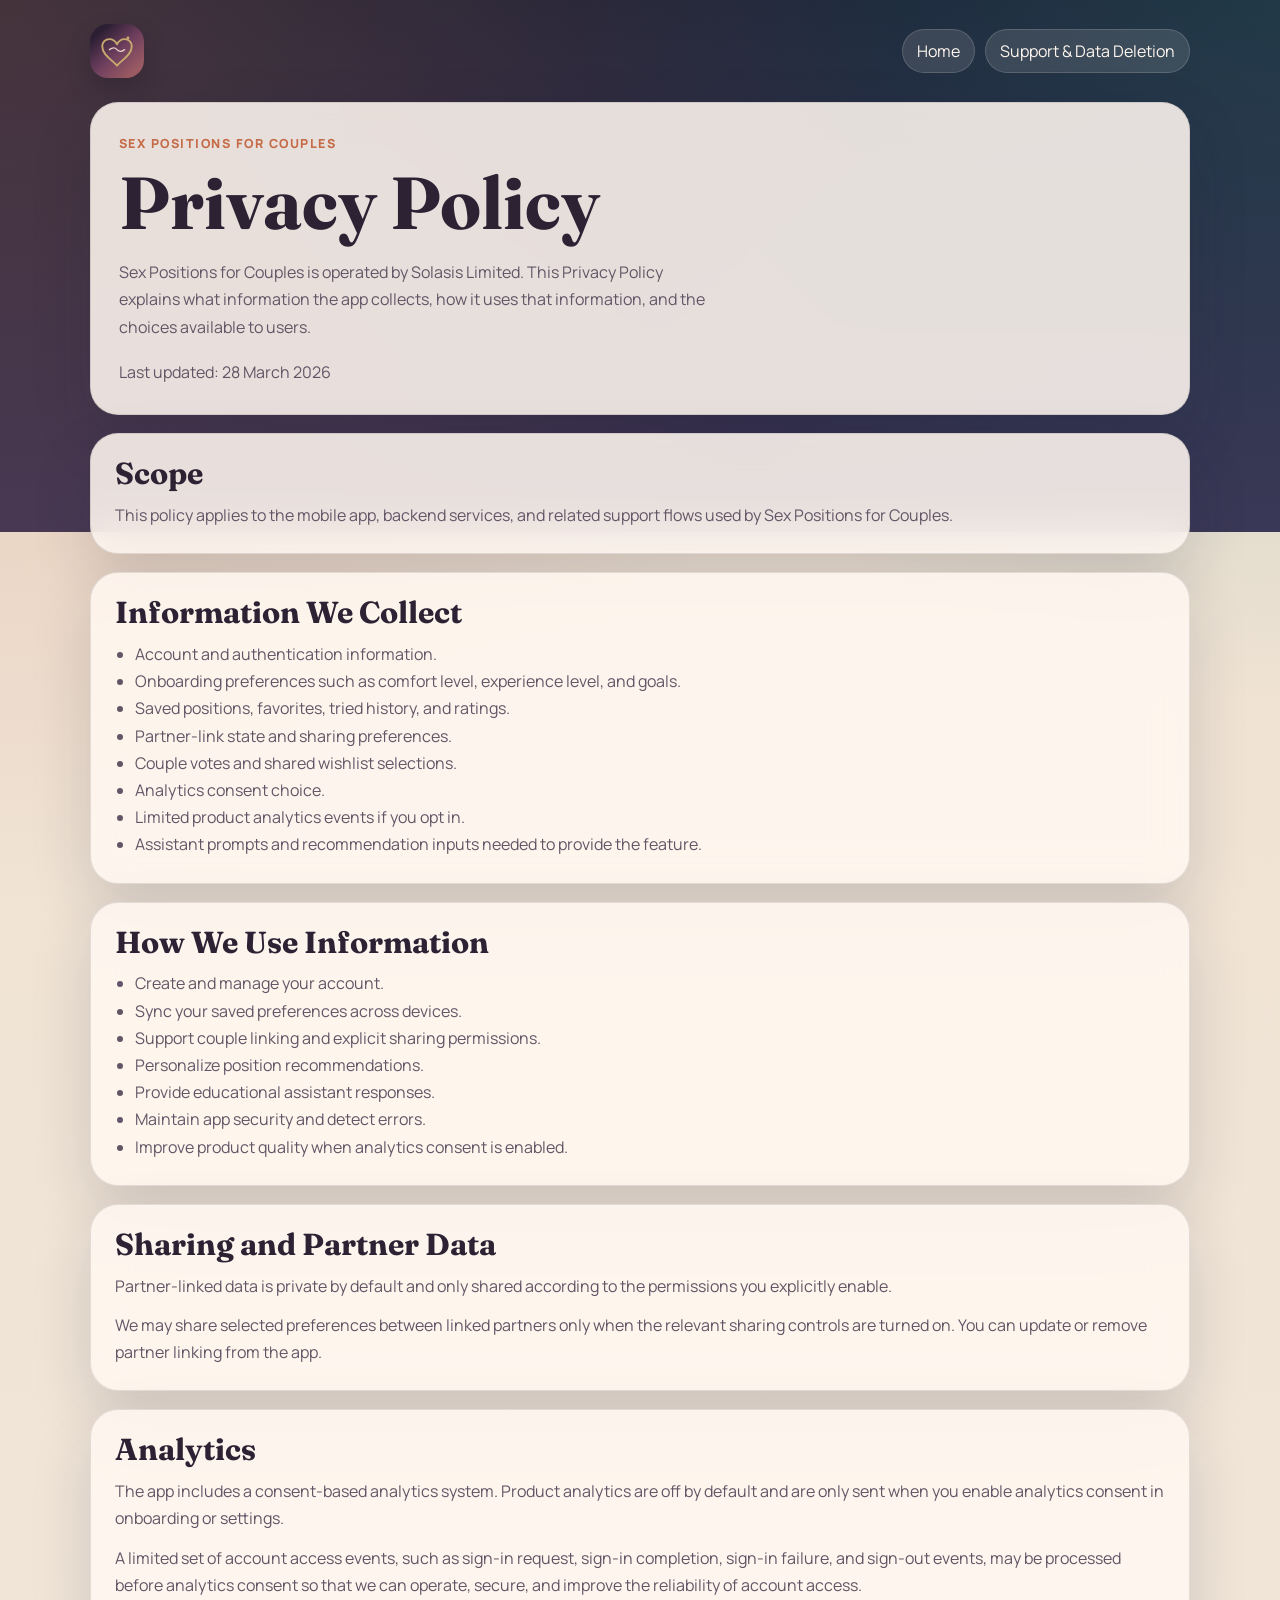
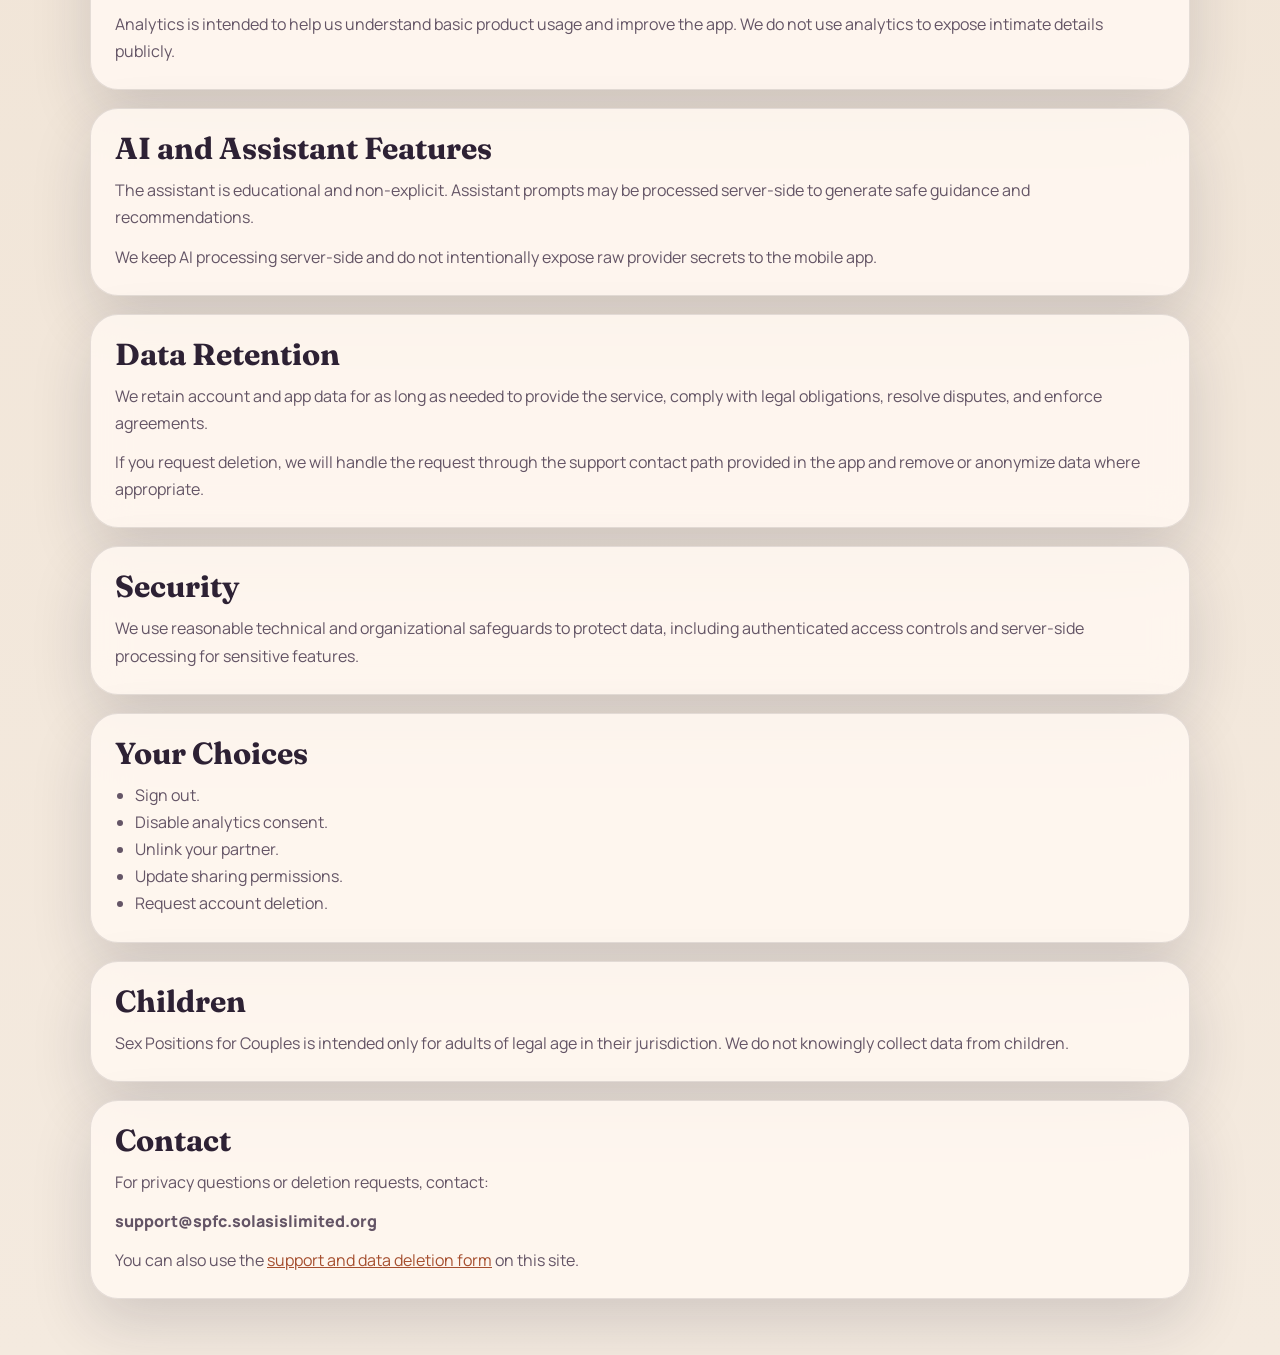
==== privacy-policy/index.html @ 76a9ca48 "add  initialsite" ====
<!doctype html>
<html lang="en">
  <head>
    <meta charset="utf-8" />
    <meta name="viewport" content="width=device-width, initial-scale=1" />
    <title>Privacy Policy | Sex Positions for Couples</title>
    <meta
      name="description"
      content="Privacy Policy for Sex Positions for Couples, operated by Solasis Limited."
    />
    <link rel="preconnect" href="https://fonts.googleapis.com" />
    <link rel="preconnect" href="https://fonts.gstatic.com" crossorigin />
    <link
      href="https://fonts.googleapis.com/css2?family=Fraunces:wght@500;600;700&family=Manrope:wght@400;500;600;700&display=swap"
      rel="stylesheet"
    />
    <link rel="icon" type="image/svg+xml" href="../assets/logo-mark.svg" />
    <link rel="apple-touch-icon" href="../assets/logo-mark.svg" />
    <link rel="stylesheet" href="../assets/site.css" />
  </head>
  <body>
    <div class="page-shell">
      <header class="site-header">
        <a
          class="brand-mark"
          href="../"
          aria-label="Sex Positions for Couples home"
        >
          <img
            src="../assets/logo-mark.svg"
            alt="Sex Positions for Couples logo"
            width="54"
            height="54"
          />
        </a>
        <nav class="site-nav" aria-label="Primary">
          <a href="../">Home</a>
          <a href="../request/">Support & Data Deletion</a>
        </nav>
      </header>

      <main class="policy-layout">
        <section class="hero-panel hero-panel-compact">
          <div class="hero-copy">
            <p class="eyebrow">Sex Positions for Couples</p>
            <h1>Privacy Policy</h1>
            <p class="hero-text">
              Sex Positions for Couples is operated by Solasis Limited. This
              Privacy Policy explains what information the app collects, how it
              uses that information, and the choices available to users.
            </p>
            <p class="microcopy">Last updated: 28 March 2026</p>
          </div>
        </section>

        <section class="legal-card">
          <h2>Scope</h2>
          <p>
            This policy applies to the mobile app, backend services, and related
            support flows used by Sex Positions for Couples.
          </p>
        </section>

        <section class="legal-card">
          <h2>Information We Collect</h2>
          <ul>
            <li>Account and authentication information.</li>
            <li>
              Onboarding preferences such as comfort level, experience level,
              and goals.
            </li>
            <li>Saved positions, favorites, tried history, and ratings.</li>
            <li>Partner-link state and sharing preferences.</li>
            <li>Couple votes and shared wishlist selections.</li>
            <li>Analytics consent choice.</li>
            <li>Limited product analytics events if you opt in.</li>
            <li>
              Assistant prompts and recommendation inputs needed to provide the
              feature.
            </li>
          </ul>
        </section>

        <section class="legal-card">
          <h2>How We Use Information</h2>
          <ul>
            <li>Create and manage your account.</li>
            <li>Sync your saved preferences across devices.</li>
            <li>Support couple linking and explicit sharing permissions.</li>
            <li>Personalize position recommendations.</li>
            <li>Provide educational assistant responses.</li>
            <li>Maintain app security and detect errors.</li>
            <li>Improve product quality when analytics consent is enabled.</li>
          </ul>
        </section>

        <section class="legal-card">
          <h2>Sharing and Partner Data</h2>
          <p>
            Partner-linked data is private by default and only shared according
            to the permissions you explicitly enable.
          </p>
          <p>
            We may share selected preferences between linked partners only when
            the relevant sharing controls are turned on. You can update or
            remove partner linking from the app.
          </p>
        </section>

        <section class="legal-card">
          <h2>Analytics</h2>
          <p>
            The app includes a consent-based analytics system. Product analytics
            are off by default and are only sent when you enable analytics
            consent in onboarding or settings.
          </p>
          <p>
            A limited set of account access events, such as sign-in request,
            sign-in completion, sign-in failure, and sign-out events, may be
            processed before analytics consent so that we can operate, secure,
            and improve the reliability of account access.
          </p>
          <p>
            Analytics is intended to help us understand basic product usage and
            improve the app. We do not use analytics to expose intimate details
            publicly.
          </p>
        </section>

        <section class="legal-card">
          <h2>AI and Assistant Features</h2>
          <p>
            The assistant is educational and non-explicit. Assistant prompts may
            be processed server-side to generate safe guidance and
            recommendations.
          </p>
          <p>
            We keep AI processing server-side and do not intentionally expose
            raw provider secrets to the mobile app.
          </p>
        </section>

        <section class="legal-card">
          <h2>Data Retention</h2>
          <p>
            We retain account and app data for as long as needed to provide the
            service, comply with legal obligations, resolve disputes, and
            enforce agreements.
          </p>
          <p>
            If you request deletion, we will handle the request through the
            support contact path provided in the app and remove or anonymize
            data where appropriate.
          </p>
        </section>

        <section class="legal-card">
          <h2>Security</h2>
          <p>
            We use reasonable technical and organizational safeguards to protect
            data, including authenticated access controls and server-side
            processing for sensitive features.
          </p>
        </section>

        <section class="legal-card">
          <h2>Your Choices</h2>
          <ul>
            <li>Sign out.</li>
            <li>Disable analytics consent.</li>
            <li>Unlink your partner.</li>
            <li>Update sharing permissions.</li>
            <li>Request account deletion.</li>
          </ul>
        </section>

        <section class="legal-card">
          <h2>Children</h2>
          <p>
            Sex Positions for Couples is intended only for adults of legal age
            in their jurisdiction. We do not knowingly collect data from
            children.
          </p>
        </section>

        <section class="legal-card">
          <h2>Contact</h2>
          <p>For privacy questions or deletion requests, contact:</p>
          <p class="contact-line">support@spfc.solasislimited.org</p>
          <p>
            You can also use the
            <a href="../request/">support and data deletion form</a> on this
            site.
          </p>
        </section>
      </main>
    </div>
  </body>
</html>
---- assets/site.css ----
:root {
  color-scheme: light;
  --bg-top: #1d2238;
  --bg-bottom: #efe2d3;
  --surface: rgba(255, 248, 241, 0.88);
  --surface-strong: #fffaf5;
  --surface-accent: #2e8b7f;
  --text: #2d2134;
  --muted: #645566;
  --line: rgba(45, 33, 52, 0.12);
  --accent: #c56b47;
  --accent-strong: #a54f2f;
  --shadow: 0 24px 60px rgba(29, 34, 56, 0.16);
}

* {
  box-sizing: border-box;
}

html {
  scroll-behavior: smooth;
}

body {
  margin: 0;
  min-height: 100vh;
  font-family: "Manrope", "Segoe UI", sans-serif;
  color: var(--text);
  background:
    radial-gradient(
      circle at top left,
      rgba(197, 107, 71, 0.24),
      transparent 28%
    ),
    radial-gradient(
      circle at top right,
      rgba(46, 139, 127, 0.22),
      transparent 22%
    ),
    linear-gradient(
      180deg,
      var(--bg-top) 0%,
      #3b3354 18%,
      var(--bg-bottom) 18%,
      #f4eadf 100%
    );
}

a {
  color: inherit;
}

.page-shell {
  width: min(1100px, calc(100% - 32px));
  margin: 0 auto;
  padding: 24px 0 56px;
}

.site-header {
  display: flex;
  align-items: center;
  justify-content: space-between;
  gap: 20px;
  margin-bottom: 24px;
}

.brand-mark {
  display: inline-flex;
  align-items: center;
  justify-content: center;
  width: 54px;
  height: 54px;
  border-radius: 18px;
  overflow: hidden;
  text-decoration: none;
  box-shadow: 0 12px 24px rgba(23, 18, 34, 0.24);
}

.brand-mark img {
  display: block;
  width: 100%;
  height: 100%;
}

.site-nav {
  display: flex;
  flex-wrap: wrap;
  justify-content: flex-end;
  gap: 10px;
}

.site-nav a {
  padding: 10px 14px;
  border-radius: 999px;
  text-decoration: none;
  color: #fff7ef;
  background: rgba(255, 247, 239, 0.12);
  border: 1px solid rgba(255, 247, 239, 0.16);
  backdrop-filter: blur(16px);
}

.hero-panel,
.content-card,
.hero-card,
.legal-card,
.form-card {
  border: 1px solid var(--line);
  border-radius: 28px;
  background: var(--surface);
  backdrop-filter: blur(18px);
  box-shadow: var(--shadow);
}

.hero-panel {
  display: grid;
  grid-template-columns: minmax(0, 1.35fr) minmax(280px, 0.85fr);
  gap: 22px;
  padding: 28px;
}

.hero-panel-compact {
  display: block;
}

.hero-copy h1,
.content-card h2,
.legal-card h2 {
  margin: 0;
  font-family: "Fraunces", Georgia, serif;
  line-height: 1.05;
}

.hero-copy h1 {
  font-size: clamp(2.5rem, 6vw, 4.6rem);
  max-width: 10ch;
}

.hero-text,
.microcopy,
.content-card p,
.legal-card p,
.legal-card li,
.stat-card p,
.form-card,
.notice,
.request-form label,
.form-status {
  color: var(--muted);
  font-size: 1rem;
  line-height: 1.7;
}

.eyebrow,
.section-kicker,
.stat-label {
  display: inline-block;
  margin: 0 0 12px;
  color: var(--accent);
  font-size: 0.78rem;
  font-weight: 800;
  letter-spacing: 0.12em;
  text-transform: uppercase;
}

.hero-text {
  max-width: 60ch;
  margin: 18px 0 0;
}

.button-row,
.form-actions {
  display: flex;
  flex-wrap: wrap;
  gap: 12px;
  align-items: center;
  margin-top: 24px;
}

.button {
  display: inline-flex;
  align-items: center;
  justify-content: center;
  min-height: 48px;
  padding: 0 18px;
  border: 1px solid transparent;
  border-radius: 16px;
  text-decoration: none;
  font-weight: 700;
  transition:
    transform 160ms ease,
    box-shadow 160ms ease,
    background 160ms ease;
  cursor: pointer;
}

.button:hover,
.button:focus-visible {
  transform: translateY(-1px);
}

.button-primary {
  color: #fff8f2;
  background: linear-gradient(
    135deg,
    var(--accent) 0%,
    var(--accent-strong) 100%
  );
  box-shadow: 0 12px 24px rgba(165, 79, 47, 0.22);
}

.button-secondary {
  color: var(--text);
  background: rgba(255, 250, 245, 0.8);
  border-color: rgba(45, 33, 52, 0.12);
}

.button[aria-disabled="true"] {
  opacity: 0.55;
  pointer-events: none;
}

.microcopy {
  margin: 18px 0 0;
}

.hero-card {
  display: grid;
  gap: 14px;
  background: transparent;
  border: 0;
  box-shadow: none;
}

.stat-card {
  padding: 18px;
  border-radius: 22px;
  background: rgba(255, 250, 245, 0.78);
  border: 1px solid rgba(45, 33, 52, 0.1);
}

.stat-card strong {
  display: block;
  margin-bottom: 6px;
  font-family: "Fraunces", Georgia, serif;
  font-size: 1.5rem;
  line-height: 1.15;
}

.text-link {
  color: var(--accent-strong);
  font-weight: 700;
  text-decoration: none;
}

.content-grid {
  display: grid;
  grid-template-columns: repeat(2, minmax(0, 1fr));
  gap: 20px;
  margin-top: 20px;
}

.content-card,
.legal-card,
.form-card {
  padding: 24px;
}

.accent-card {
  color: #fff8f2;
  background: linear-gradient(135deg, #275e66 0%, #1d2238 100%);
}

.accent-card p,
.accent-card .section-kicker,
.accent-card h2 {
  color: inherit;
}

.link-list {
  display: grid;
  gap: 10px;
  margin-top: 18px;
}

.link-list a,
.legal-card a,
.microcopy a {
  color: var(--accent-strong);
}

.policy-layout,
.request-layout {
  display: grid;
  gap: 18px;
}

.legal-card h2 {
  margin-bottom: 12px;
  font-size: 1.9rem;
}

.legal-card p {
  margin: 0;
}

.legal-card p + p {
  margin-top: 12px;
}

.legal-card ul {
  margin: 12px 0 0;
  padding-left: 20px;
}

.contact-line {
  font-weight: 800;
  color: var(--text);
}

.notice {
  margin-bottom: 18px;
  padding: 14px 16px;
  border-radius: 18px;
  background: rgba(197, 107, 71, 0.1);
  border: 1px solid rgba(197, 107, 71, 0.18);
}

.notice.notice-success {
  background: rgba(46, 139, 127, 0.12);
  border-color: rgba(46, 139, 127, 0.24);
}

.request-form {
  display: grid;
  grid-template-columns: repeat(2, minmax(0, 1fr));
  gap: 16px;
}

.request-form label {
  display: grid;
  gap: 8px;
  font-weight: 700;
  color: var(--text);
}

.request-form input,
.request-form select,
.request-form textarea {
  width: 100%;
  padding: 14px 16px;
  border: 1px solid rgba(45, 33, 52, 0.14);
  border-radius: 16px;
  background: rgba(255, 255, 255, 0.85);
  color: var(--text);
  font: inherit;
}

.request-form textarea {
  resize: vertical;
}

.request-form input:focus,
.request-form select:focus,
.request-form textarea:focus {
  outline: 2px solid rgba(197, 107, 71, 0.22);
  border-color: rgba(197, 107, 71, 0.6);
}

.full-span {
  grid-column: 1 / -1;
}

.checkbox-row {
  display: flex !important;
  align-items: flex-start;
  gap: 10px;
  font-weight: 600 !important;
}

.checkbox-row input {
  width: 18px;
  height: 18px;
  margin-top: 3px;
}

.form-status {
  margin: 0;
  min-height: 1.7em;
}

@media (max-width: 860px) {
  .page-shell {
    width: min(100% - 20px, 1100px);
    padding-top: 18px;
    padding-bottom: 32px;
  }

  .site-header,
  .hero-panel,
  .content-grid,
  .request-form {
    grid-template-columns: 1fr;
  }

  .site-header {
    display: grid;
    justify-content: stretch;
  }

  .site-nav {
    justify-content: flex-start;
  }

  .hero-panel,
  .content-card,
  .legal-card,
  .form-card {
    padding: 20px;
    border-radius: 24px;
  }

  .hero-copy h1 {
    max-width: none;
    font-size: clamp(2.2rem, 10vw, 3.2rem);
  }
}
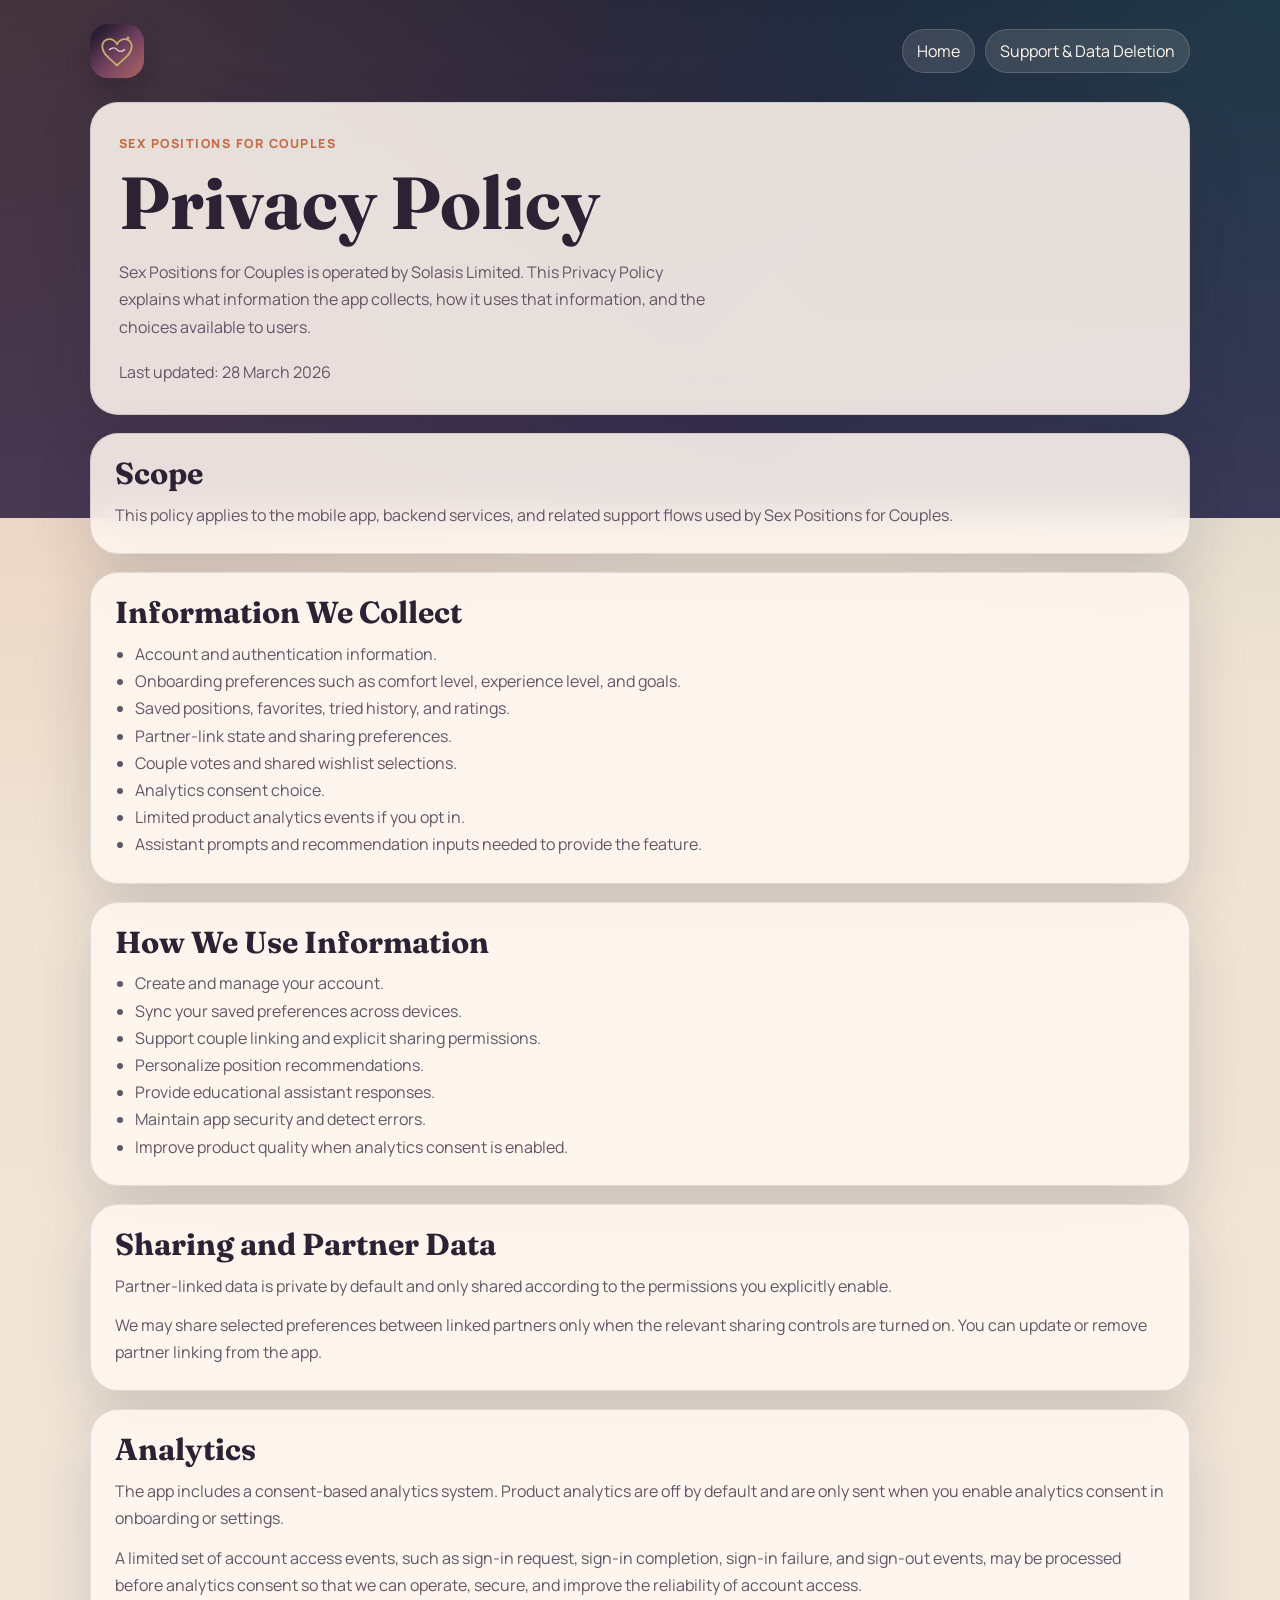
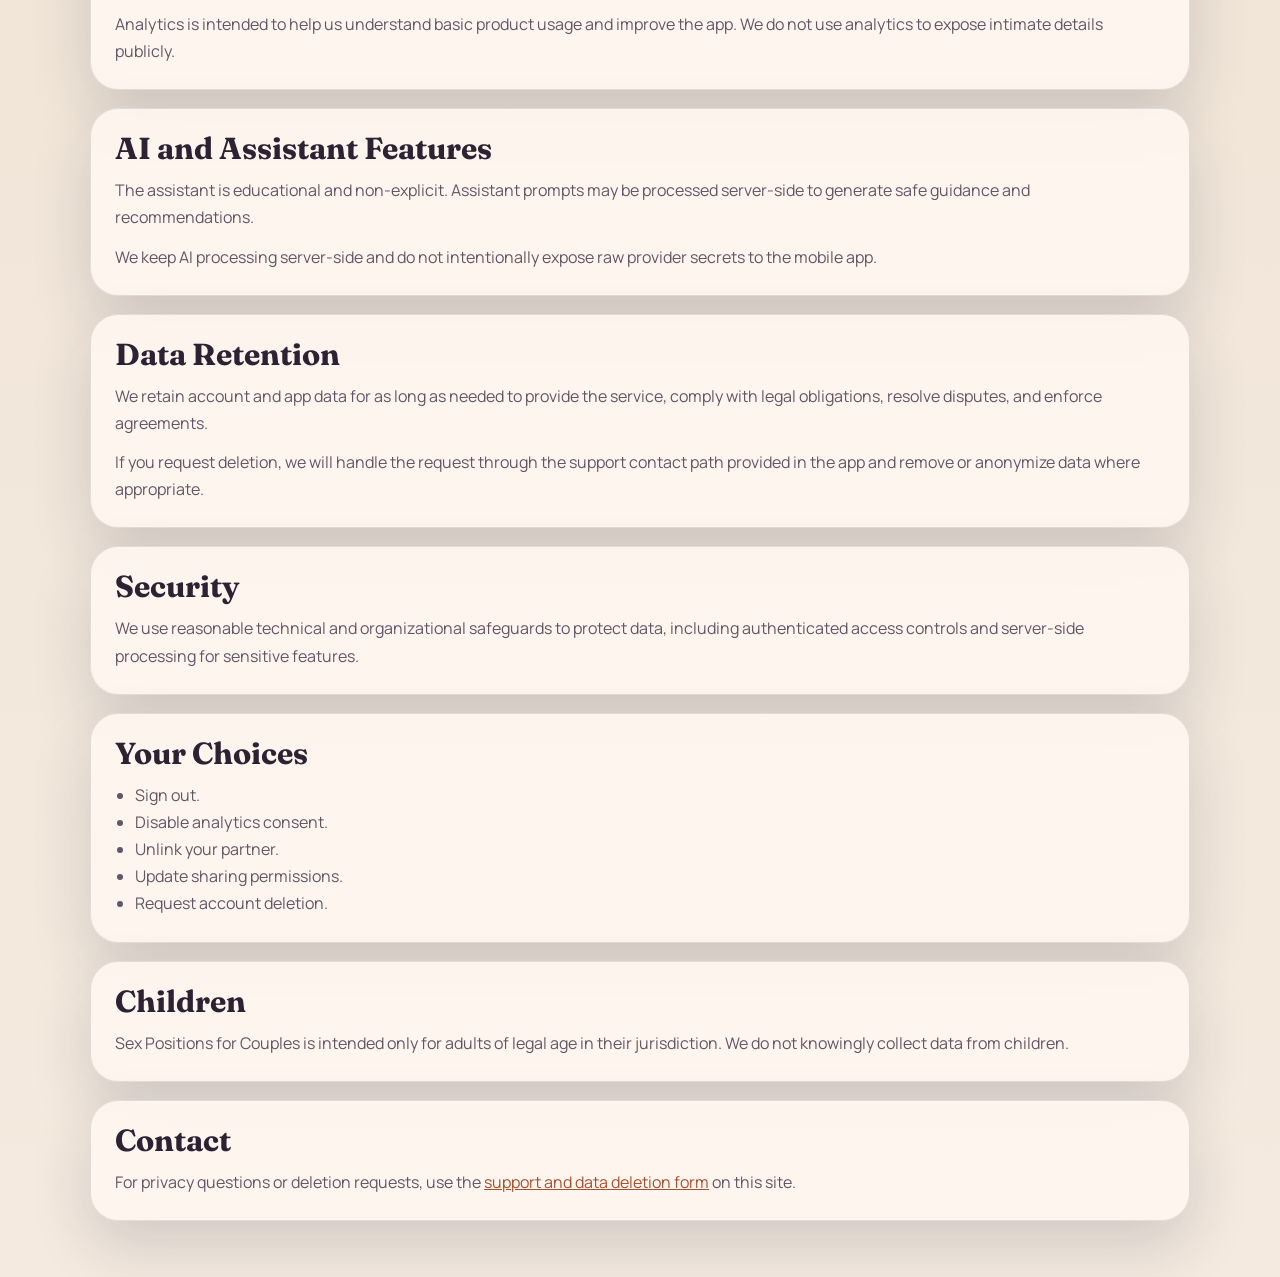
==== commit d4281a17: "update email references" ====
--- a/privacy-policy/index.html
+++ b/privacy-policy/index.html
@@ -185,10 +185,7 @@
 
         <section class="legal-card">
           <h2>Contact</h2>
-          <p>For privacy questions or deletion requests, contact:</p>
-          <p class="contact-line">support@spfc.solasislimited.org</p>
-          <p>
-            You can also use the
+          <p>For privacy questions or deletion requests, use the
             <a href="../request/">support and data deletion form</a> on this
             site.
           </p>
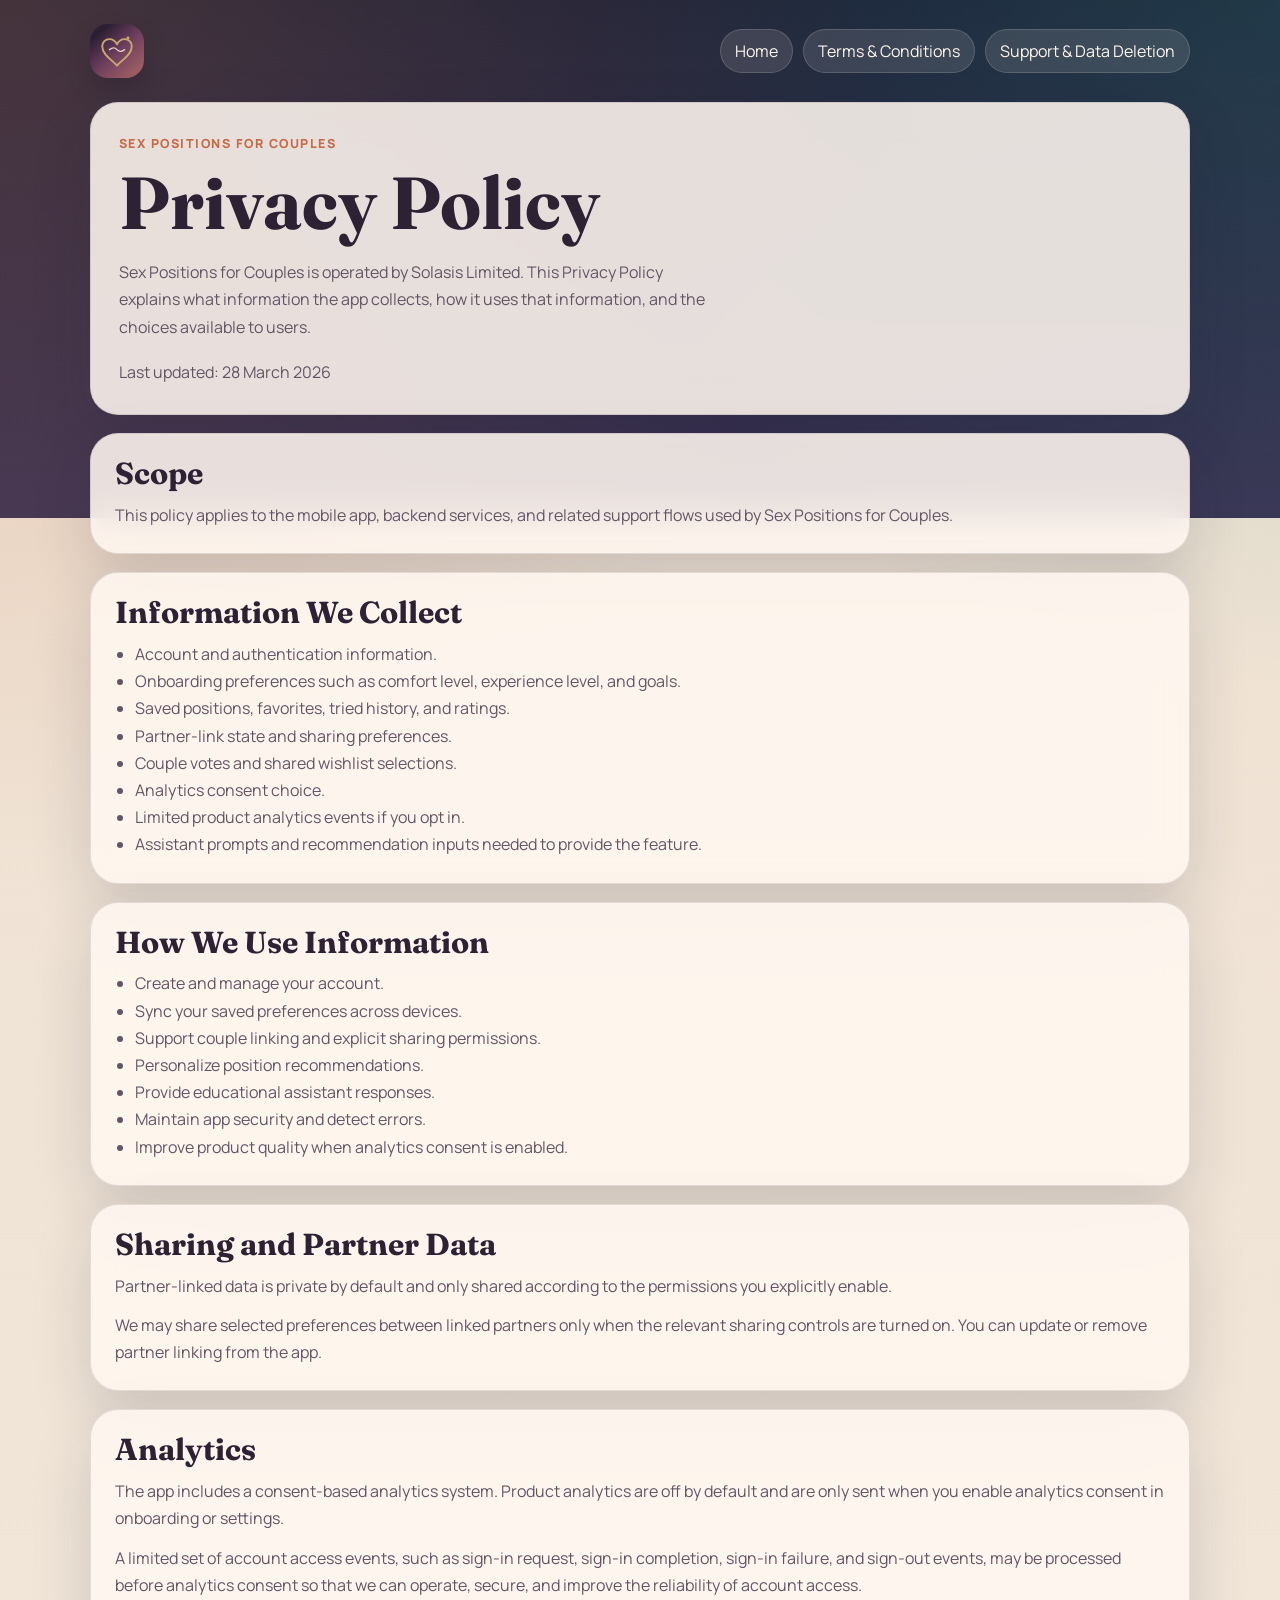
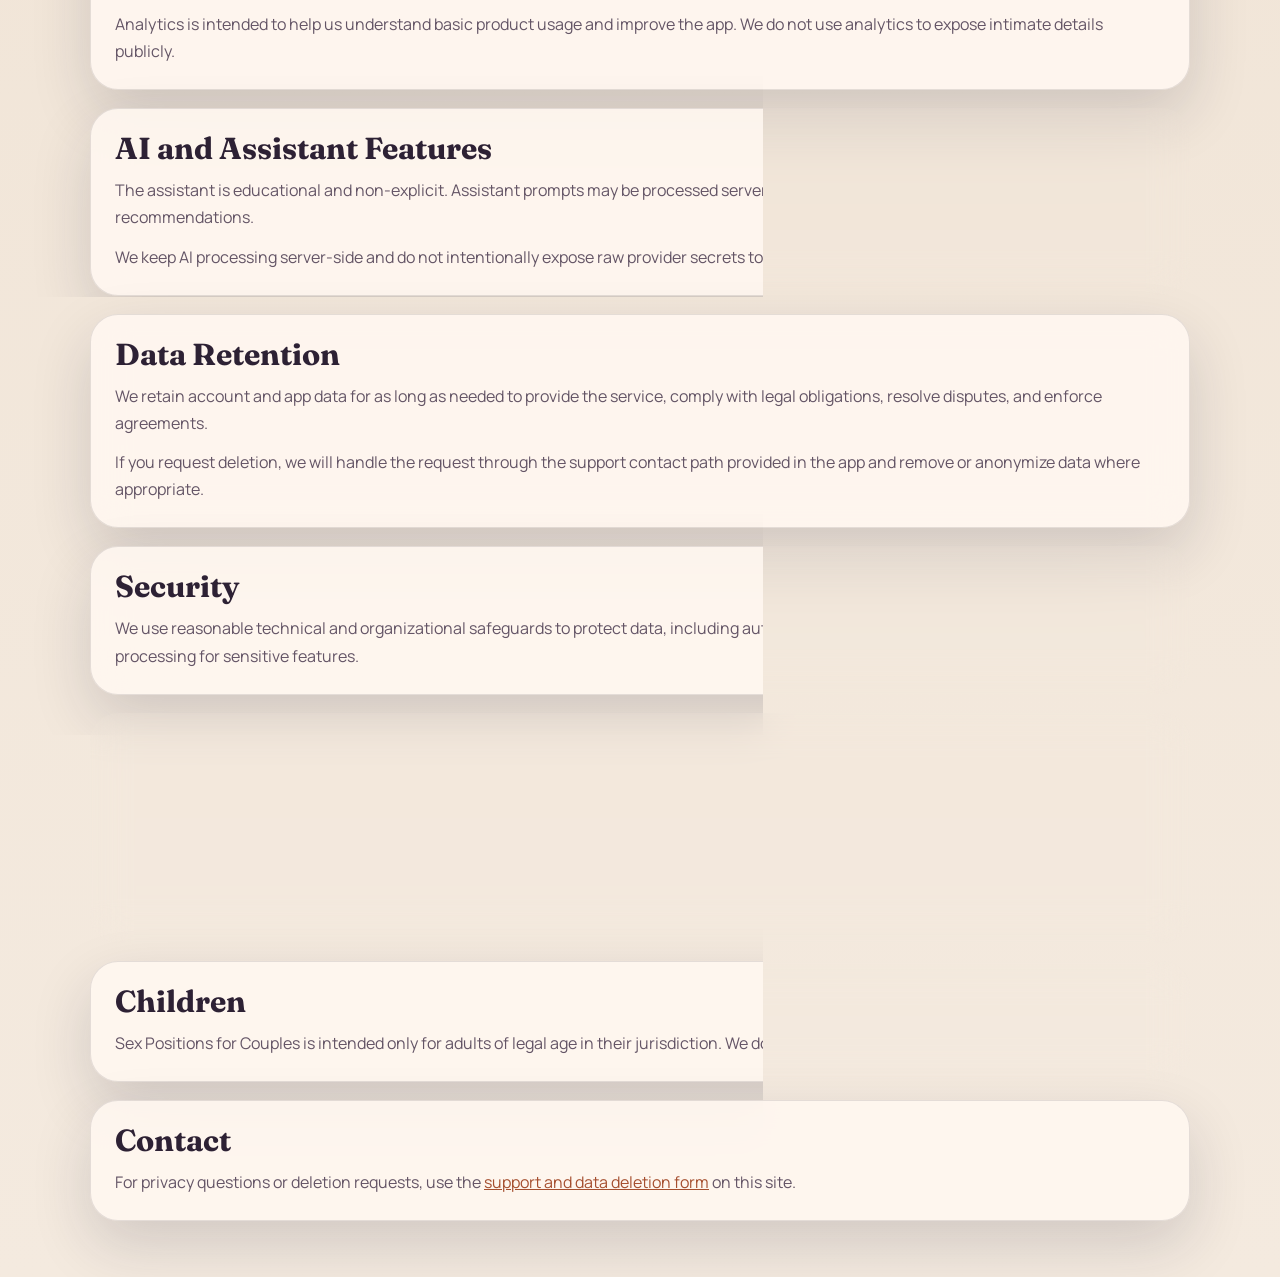
==== commit b0c1cb6e: "add terms and conditions page and update navigation links across the site" ====
--- a/privacy-policy/index.html
+++ b/privacy-policy/index.html
@@ -35,6 +35,7 @@
         </a>
         <nav class="site-nav" aria-label="Primary">
           <a href="../">Home</a>
+          <a href="../terms-and-conditions/">Terms & Conditions</a>
           <a href="../request/">Support & Data Deletion</a>
         </nav>
       </header>
--- a/assets/site.css
+++ b/assets/site.css
@@ -101,7 +101,6 @@
 
 .hero-panel,
 .content-card,
-.hero-card,
 .legal-card,
 .form-card {
   border: 1px solid var(--line);
@@ -116,6 +115,7 @@
   grid-template-columns: minmax(0, 1.35fr) minmax(280px, 0.85fr);
   gap: 22px;
   padding: 28px;
+  align-items: stretch;
 }
 
 .hero-panel-compact {
@@ -223,12 +223,21 @@
   margin: 18px 0 0;
 }
 
-.hero-card {
-  display: grid;
-  gap: 14px;
-  background: transparent;
-  border: 0;
-  box-shadow: none;
+.hero-media {
+  position: relative;
+  min-height: 420px;
+  border-radius: 24px;
+  overflow: hidden;
+  background:
+    linear-gradient(180deg, rgba(29, 34, 56, 0.08), rgba(29, 34, 56, 0.18)),
+    #e8d9ca;
+}
+
+.hero-media img {
+  display: block;
+  width: 100%;
+  height: 100%;
+  object-fit: cover;
 }
 
 .stat-card {
@@ -236,6 +245,13 @@
   border-radius: 22px;
   background: rgba(255, 250, 245, 0.78);
   border: 1px solid rgba(45, 33, 52, 0.1);
+}
+
+.support-grid {
+  display: grid;
+  grid-template-columns: repeat(2, minmax(0, 1fr));
+  gap: 20px;
+  margin-top: 20px;
 }
 
 .stat-card strong {
@@ -259,12 +275,92 @@
   margin-top: 20px;
 }
 
+.content-grid-single {
+  grid-template-columns: minmax(0, 1fr);
+}
+
 .content-card,
 .legal-card,
 .form-card {
   padding: 24px;
 }
 
+.download-card {
+  display: grid;
+  grid-template-columns: minmax(0, 1.15fr) minmax(280px, 0.85fr);
+  gap: 24px;
+  margin-top: 20px;
+}
+
+.install-panel {
+  display: grid;
+  grid-template-columns: minmax(0, 0.8fr) minmax(0, 1.2fr);
+  gap: 24px;
+  margin-top: 20px;
+}
+
+.install-intro h2,
+.store-card h2,
+.download-card-copy h2,
+.install-steps h2,
+.step-card h3 {
+  margin: 0;
+  font-family: "Fraunces", Georgia, serif;
+  line-height: 1.05;
+}
+
+.install-intro h2,
+.store-card h2 {
+  font-size: clamp(2rem, 4vw, 3.1rem);
+}
+
+.platform-steps {
+  display: grid;
+  grid-template-columns: repeat(2, minmax(0, 1fr));
+  gap: 16px;
+}
+
+.step-card {
+  padding: 18px;
+  border-radius: 22px;
+  background: rgba(255, 250, 245, 0.78);
+  border: 1px solid rgba(45, 33, 52, 0.1);
+}
+
+.step-card h3 {
+  font-size: 1.35rem;
+}
+
+.install-steps {
+  padding: 20px;
+  border-radius: 22px;
+  background: rgba(255, 250, 245, 0.78);
+  border: 1px solid rgba(45, 33, 52, 0.1);
+}
+
+.steps-list {
+  margin: 0;
+  padding-left: 20px;
+  color: var(--muted);
+  line-height: 1.7;
+}
+
+.steps-list li + li {
+  margin-top: 8px;
+}
+
+.store-card {
+  display: flex;
+  align-items: center;
+  justify-content: space-between;
+  gap: 20px;
+  margin-top: 20px;
+}
+
+.store-card p {
+  max-width: 72ch;
+}
+
 .accent-card {
   color: #fff8f2;
   background: linear-gradient(135deg, #275e66 0%, #1d2238 100%);
@@ -291,6 +387,7 @@
 .policy-layout,
 .request-layout {
   display: grid;
+  grid-template-columns: minmax(0, 1fr);
   gap: 18px;
 }
 
@@ -305,6 +402,10 @@
 
 .legal-card p + p {
   margin-top: 12px;
+}
+
+.legal-card a {
+  overflow-wrap: anywhere;
 }
 
 .legal-card ul {
@@ -397,6 +498,10 @@
 
   .site-header,
   .hero-panel,
+  .support-grid,
+  .install-panel,
+  .platform-steps,
+  .download-card,
   .content-grid,
   .request-form {
     grid-template-columns: 1fr;
@@ -423,4 +528,13 @@
     max-width: none;
     font-size: clamp(2.2rem, 10vw, 3.2rem);
   }
-}
+
+  .hero-media {
+    min-height: 280px;
+  }
+
+  .store-card {
+    align-items: flex-start;
+    flex-direction: column;
+  }
+}
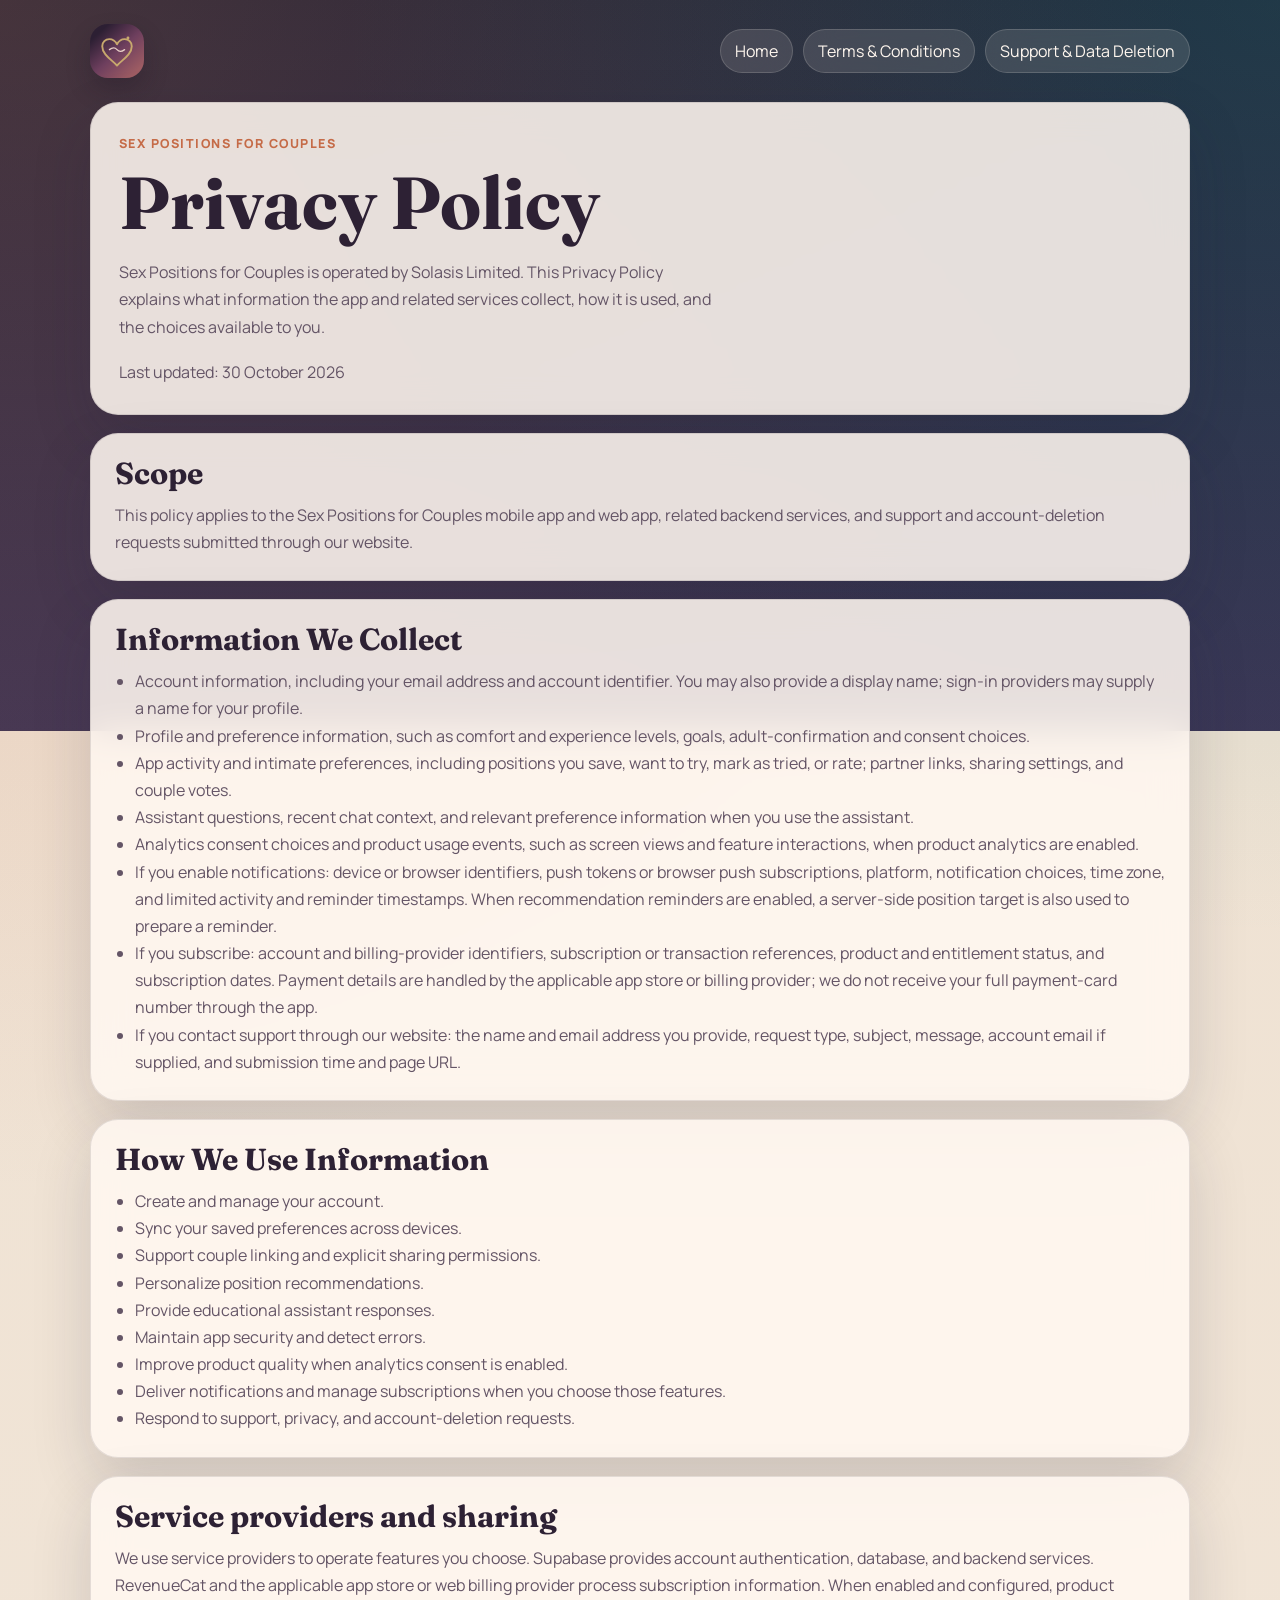
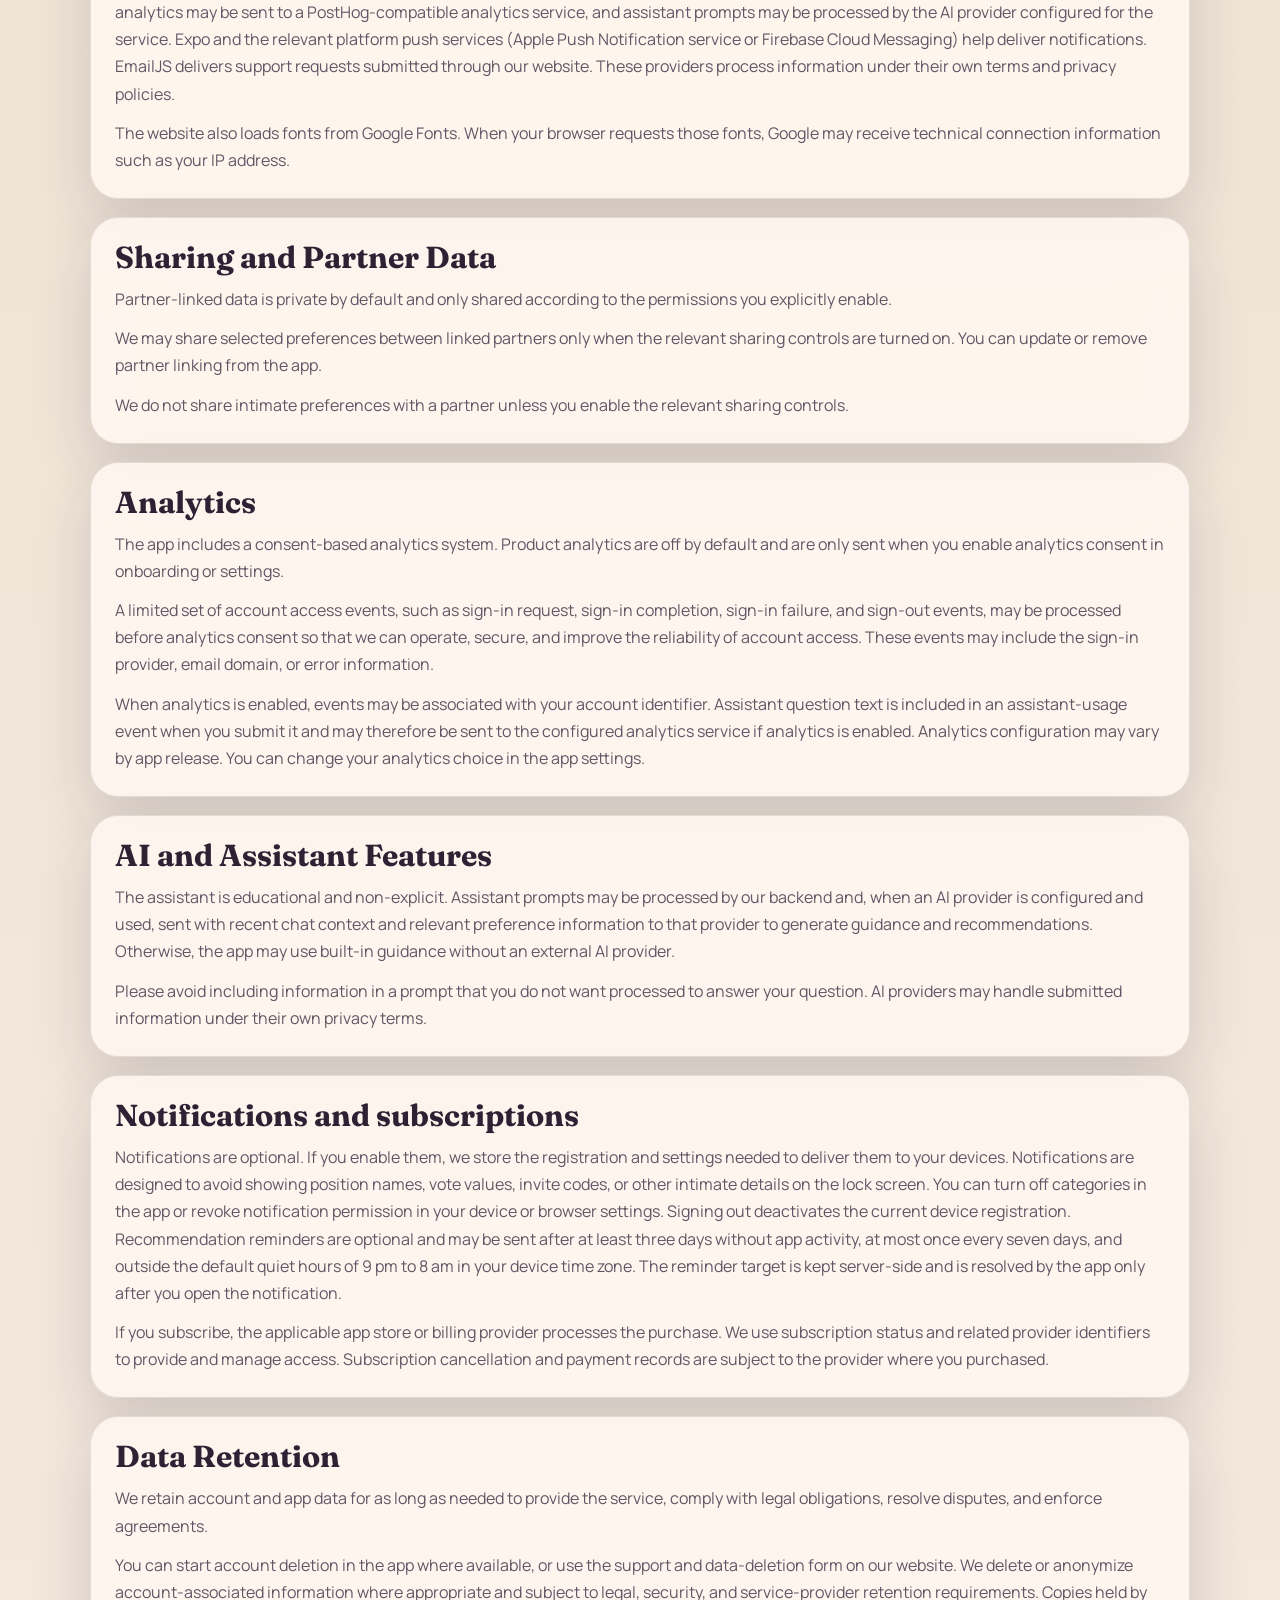
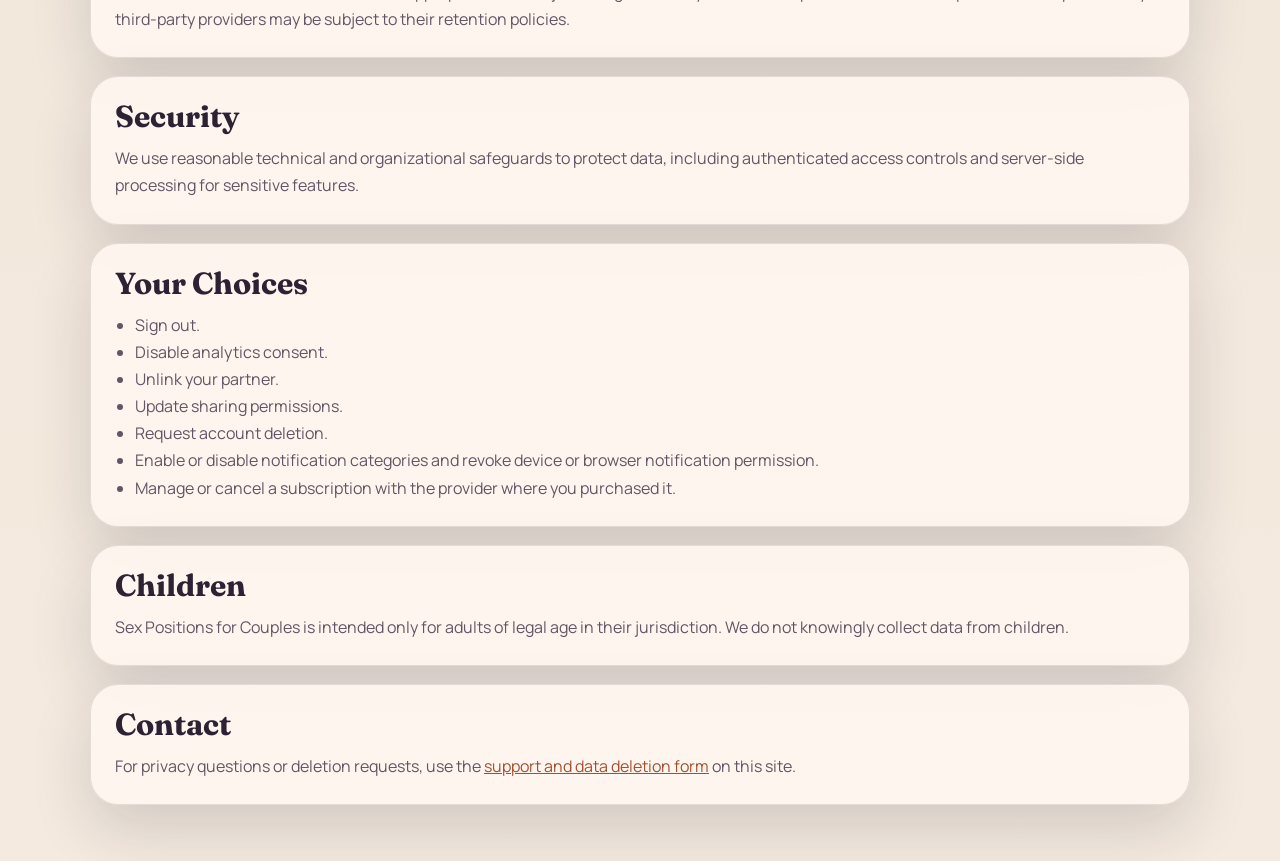
==== commit c961ca0c: "update privacy policy to reflect changes in data collection, usage, and user choices" ====
--- a/privacy-policy/index.html
+++ b/privacy-policy/index.html
@@ -47,37 +47,65 @@
             <h1>Privacy Policy</h1>
             <p class="hero-text">
               Sex Positions for Couples is operated by Solasis Limited. This
-              Privacy Policy explains what information the app collects, how it
-              uses that information, and the choices available to users.
+              Privacy Policy explains what information the app and related
+              services collect, how it is used, and the choices available to you.
             </p>
-            <p class="microcopy">Last updated: 28 March 2026</p>
+            <p class="microcopy">Last updated: 30 October 2026</p>
           </div>
         </section>
 
         <section class="legal-card">
           <h2>Scope</h2>
           <p>
-            This policy applies to the mobile app, backend services, and related
-            support flows used by Sex Positions for Couples.
+            This policy applies to the Sex Positions for Couples mobile app and
+            web app, related backend services, and support and account-deletion
+            requests submitted through our website.
           </p>
         </section>
 
         <section class="legal-card">
           <h2>Information We Collect</h2>
           <ul>
-            <li>Account and authentication information.</li>
-            <li>
-              Onboarding preferences such as comfort level, experience level,
-              and goals.
-            </li>
-            <li>Saved positions, favorites, tried history, and ratings.</li>
-            <li>Partner-link state and sharing preferences.</li>
-            <li>Couple votes and shared wishlist selections.</li>
-            <li>Analytics consent choice.</li>
-            <li>Limited product analytics events if you opt in.</li>
-            <li>
-              Assistant prompts and recommendation inputs needed to provide the
-              feature.
+            <li>
+              Account information, including your email address and account
+              identifier. You may also provide a display name; sign-in providers
+              may supply a name for your profile.
+            </li>
+            <li>
+              Profile and preference information, such as comfort and experience
+              levels, goals, adult-confirmation and consent choices.
+            </li>
+            <li>
+              App activity and intimate preferences, including positions you
+              save, want to try, mark as tried, or rate; partner links, sharing
+              settings, and couple votes.
+            </li>
+            <li>
+              Assistant questions, recent chat context, and relevant preference
+              information when you use the assistant.
+            </li>
+            <li>
+              Analytics consent choices and product usage events, such as screen
+              views and feature interactions, when product analytics are enabled.
+            </li>
+            <li>
+              If you enable notifications: device or browser identifiers, push
+              tokens or browser push subscriptions, platform, notification
+              choices, time zone, and limited activity and reminder timestamps.
+              When recommendation reminders are enabled, a server-side position
+              target is also used to prepare a reminder.
+            </li>
+            <li>
+              If you subscribe: account and billing-provider identifiers,
+              subscription or transaction references, product and entitlement
+              status, and subscription dates. Payment details are handled by the
+              applicable app store or billing provider; we do not receive your
+              full payment-card number through the app.
+            </li>
+            <li>
+              If you contact support through our website: the name and email
+              address you provide, request type, subject, message, account email
+              if supplied, and submission time and page URL.
             </li>
           </ul>
         </section>
@@ -92,7 +120,31 @@
             <li>Provide educational assistant responses.</li>
             <li>Maintain app security and detect errors.</li>
             <li>Improve product quality when analytics consent is enabled.</li>
+            <li>Deliver notifications and manage subscriptions when you choose those features.</li>
+            <li>Respond to support, privacy, and account-deletion requests.</li>
           </ul>
+        </section>
+
+        <section class="legal-card">
+          <h2>Service providers and sharing</h2>
+          <p>
+            We use service providers to operate features you choose. Supabase
+            provides account authentication, database, and backend services.
+            RevenueCat and the applicable app store or web billing provider
+            process subscription information. When enabled and configured,
+            product analytics may be sent to a PostHog-compatible analytics
+            service, and assistant prompts may be processed by the AI provider
+            configured for the service. Expo and the relevant platform push
+            services (Apple Push Notification service or Firebase Cloud
+            Messaging) help deliver notifications. EmailJS delivers support
+            requests submitted through our website. These providers process
+            information under their own terms and privacy policies.
+          </p>
+          <p>
+            The website also loads fonts from Google Fonts. When your browser
+            requests those fonts, Google may receive technical connection
+            information such as your IP address.
+          </p>
         </section>
 
         <section class="legal-card">
@@ -106,6 +158,10 @@
             the relevant sharing controls are turned on. You can update or
             remove partner linking from the app.
           </p>
+          <p>
+            We do not share intimate preferences with a partner unless you
+            enable the relevant sharing controls.
+          </p>
         </section>
 
         <section class="legal-card">
@@ -119,12 +175,16 @@
             A limited set of account access events, such as sign-in request,
             sign-in completion, sign-in failure, and sign-out events, may be
             processed before analytics consent so that we can operate, secure,
-            and improve the reliability of account access.
-          </p>
-          <p>
-            Analytics is intended to help us understand basic product usage and
-            improve the app. We do not use analytics to expose intimate details
-            publicly.
+            and improve the reliability of account access. These events may
+            include the sign-in provider, email domain, or error information.
+          </p>
+          <p>
+            When analytics is enabled, events may be associated with your
+            account identifier. Assistant question text is included in an
+            assistant-usage event when you submit it and may therefore be sent
+            to the configured analytics service if analytics is enabled.
+            Analytics configuration may vary by app release. You can change
+            your analytics choice in the app settings.
           </p>
         </section>
 
@@ -132,12 +192,41 @@
           <h2>AI and Assistant Features</h2>
           <p>
             The assistant is educational and non-explicit. Assistant prompts may
-            be processed server-side to generate safe guidance and
-            recommendations.
-          </p>
-          <p>
-            We keep AI processing server-side and do not intentionally expose
-            raw provider secrets to the mobile app.
+            be processed by our backend and, when an AI provider is configured
+            and used, sent with recent chat context and relevant preference
+            information to that provider to generate guidance and
+            recommendations. Otherwise, the app may use built-in guidance
+            without an external AI provider.
+          </p>
+          <p>
+            Please avoid including information in a prompt that you do not want
+            processed to answer your question. AI providers may handle
+            submitted information under their own privacy terms.
+          </p>
+        </section>
+
+        <section class="legal-card">
+          <h2>Notifications and subscriptions</h2>
+          <p>
+            Notifications are optional. If you enable them, we store the
+            registration and settings needed to deliver them to your devices.
+            Notifications are designed to avoid showing position names, vote
+            values, invite codes, or other intimate details on the lock screen.
+            You can turn off categories in the app or revoke notification
+            permission in your device or browser settings. Signing out
+            deactivates the current device registration.
+            Recommendation reminders are optional and may be sent after at
+            least three days without app activity, at most once every seven
+            days, and outside the default quiet hours of 9 pm to 8 am in your
+            device time zone. The reminder target is kept server-side and is
+            resolved by the app only after you open the notification.
+          </p>
+          <p>
+            If you subscribe, the applicable app store or billing provider
+            processes the purchase. We use subscription status and related
+            provider identifiers to provide and manage access. Subscription
+            cancellation and payment records are subject to the provider where
+            you purchased.
           </p>
         </section>
 
@@ -149,9 +238,12 @@
             enforce agreements.
           </p>
           <p>
-            If you request deletion, we will handle the request through the
-            support contact path provided in the app and remove or anonymize
-            data where appropriate.
+            You can start account deletion in the app where available, or use
+            the support and data-deletion form on our website. We delete or
+            anonymize account-associated information where appropriate and
+            subject to legal, security, and service-provider retention
+            requirements. Copies held by third-party providers may be subject
+            to their retention policies.
           </p>
         </section>
 
@@ -172,6 +264,8 @@
             <li>Unlink your partner.</li>
             <li>Update sharing permissions.</li>
             <li>Request account deletion.</li>
+            <li>Enable or disable notification categories and revoke device or browser notification permission.</li>
+            <li>Manage or cancel a subscription with the provider where you purchased it.</li>
           </ul>
         </section>
 
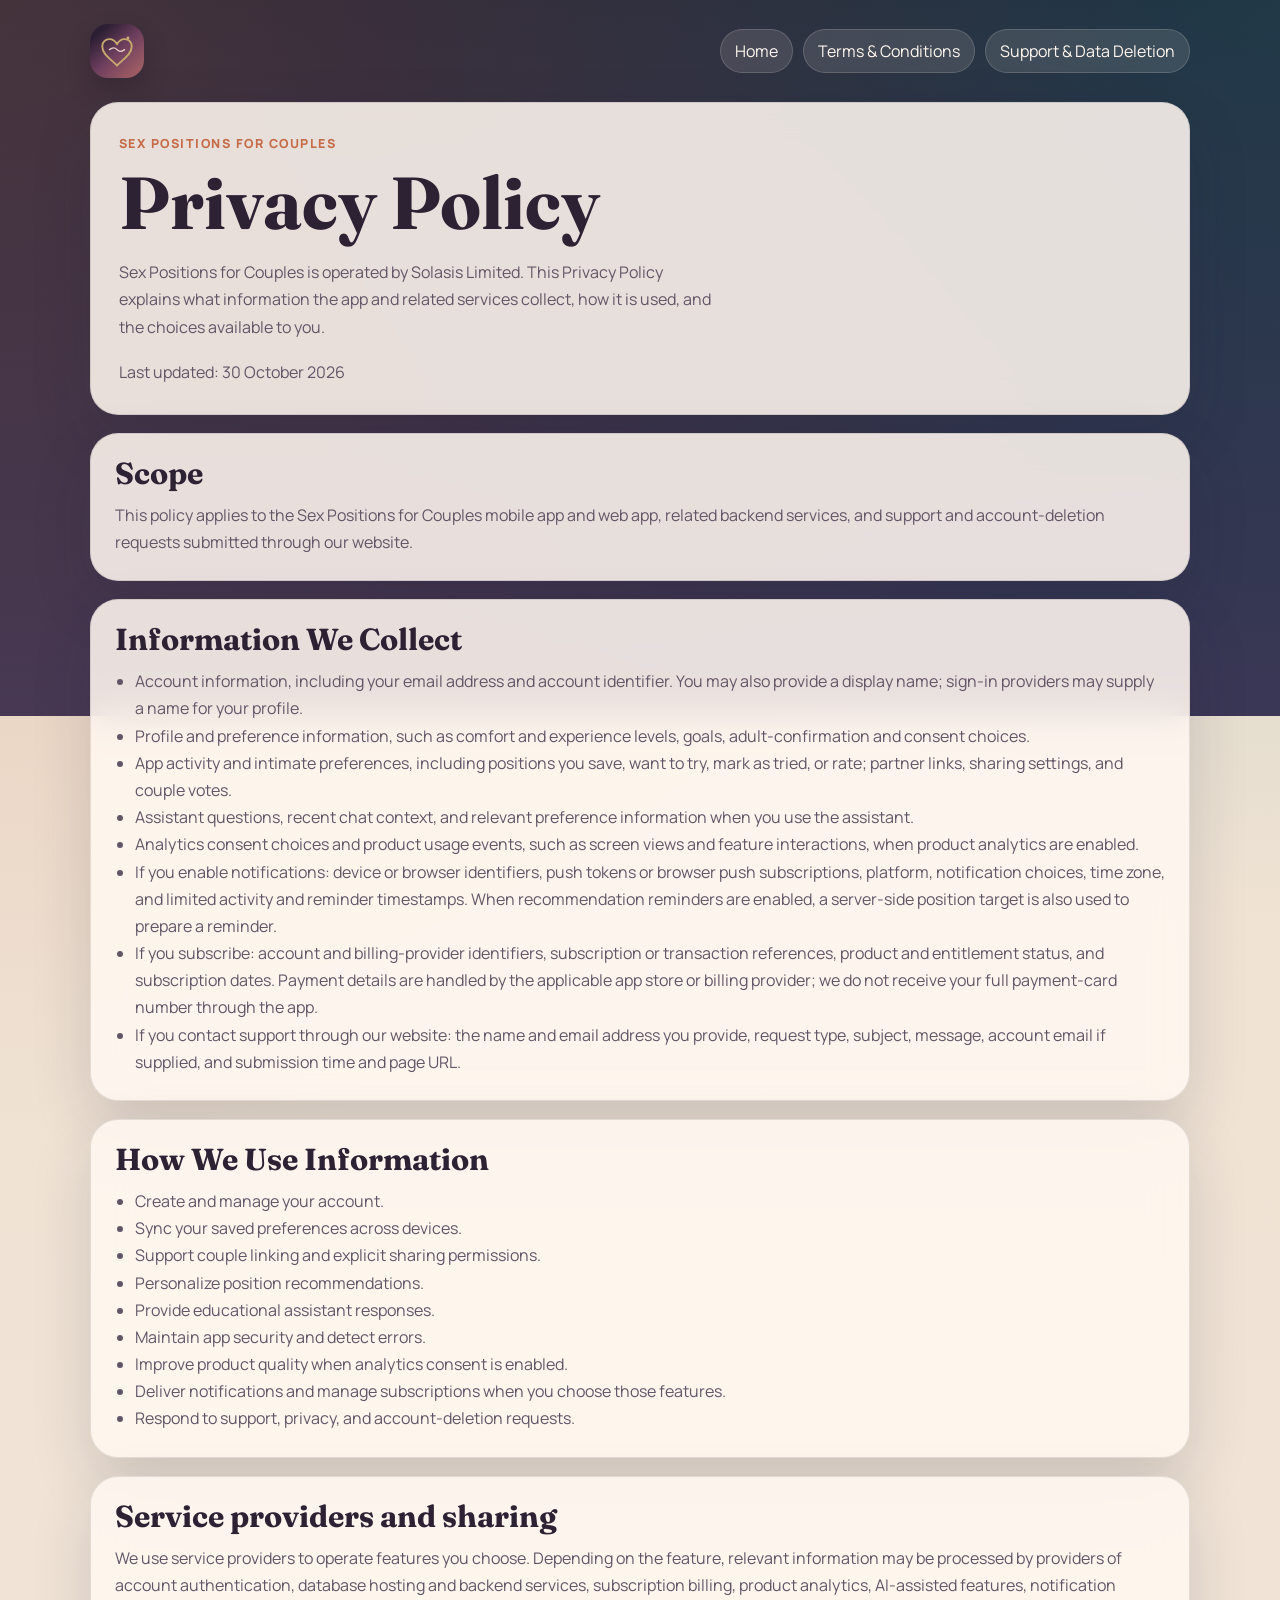
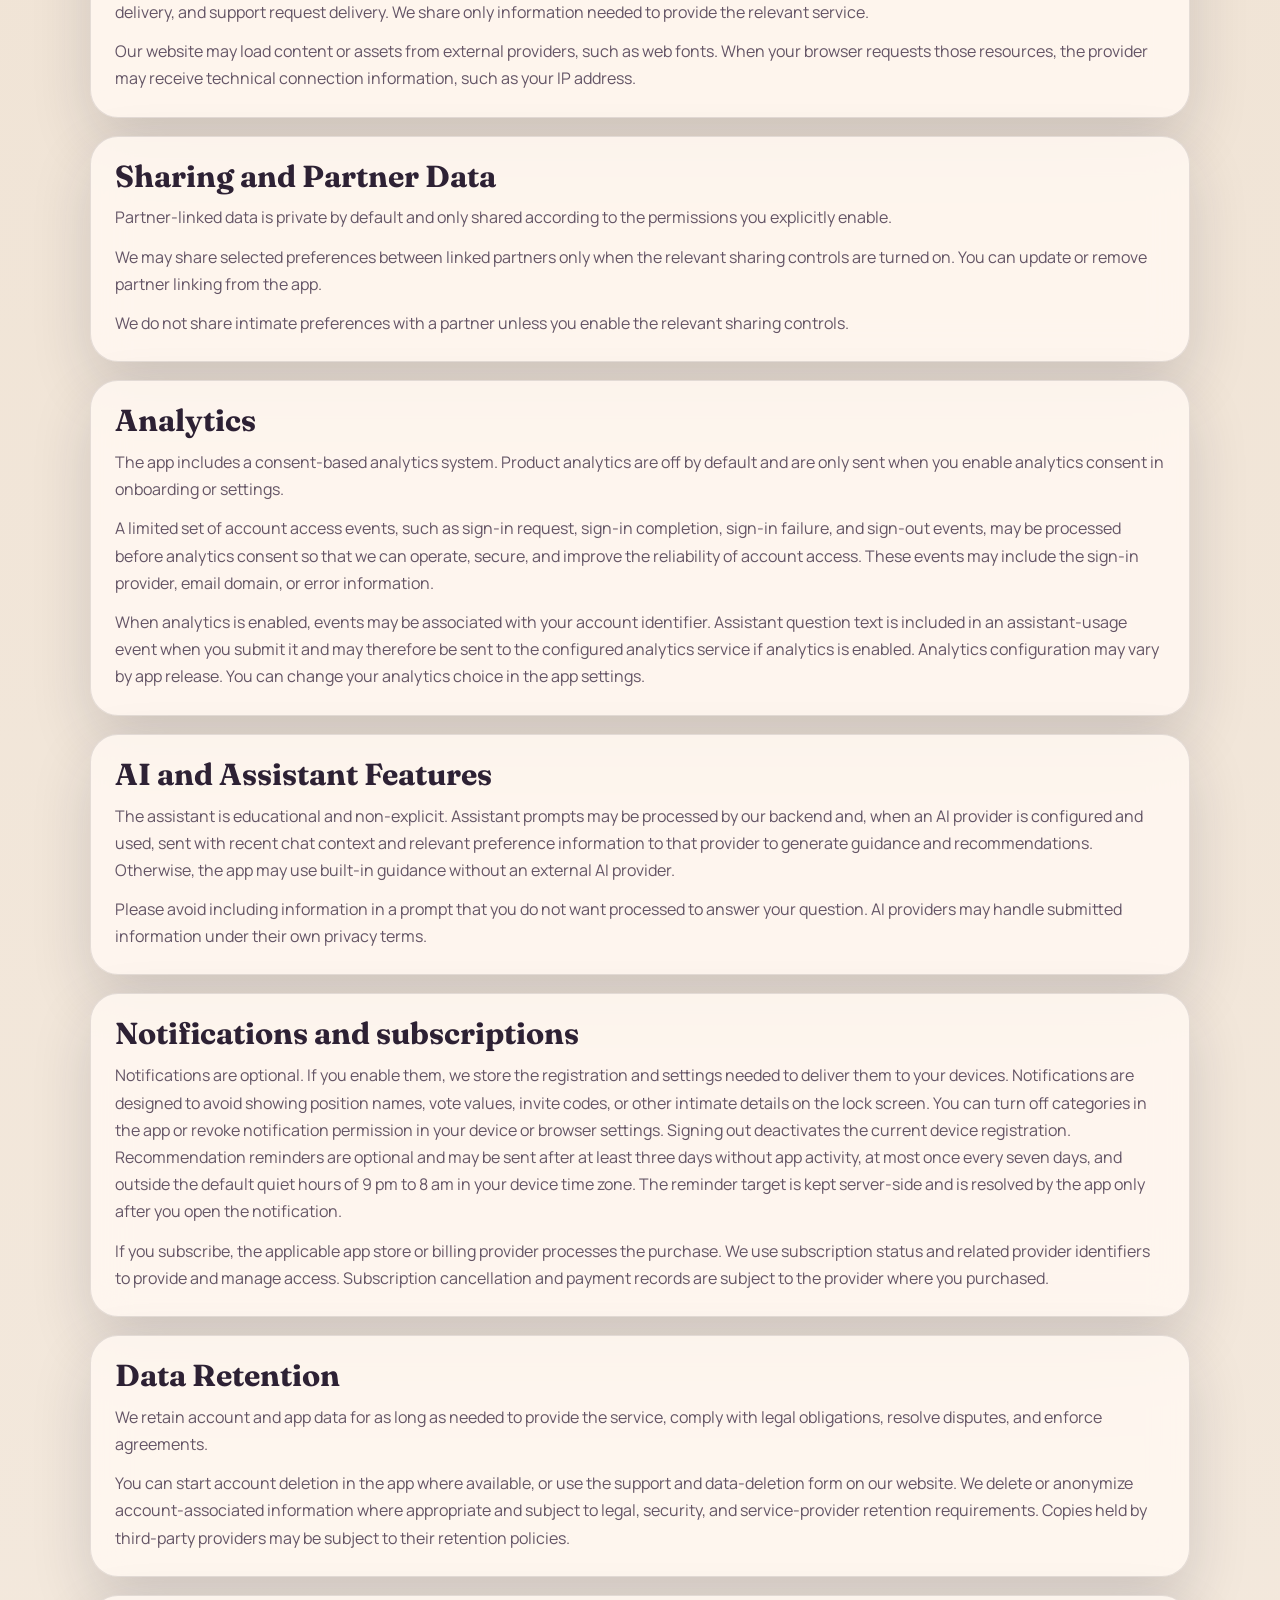
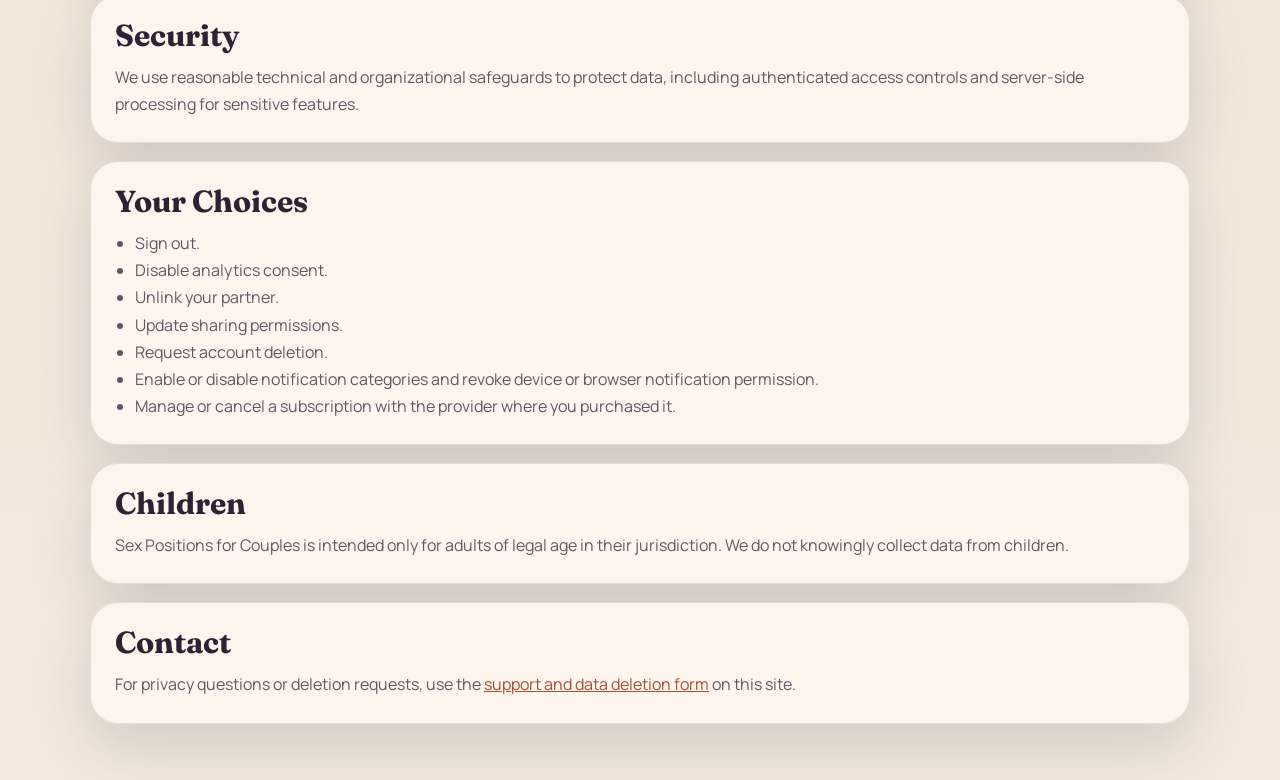
==== commit 45783ddb: "refine service providers section in privacy policy for clarity and conciseness" ====
--- a/privacy-policy/index.html
+++ b/privacy-policy/index.html
@@ -128,22 +128,18 @@
         <section class="legal-card">
           <h2>Service providers and sharing</h2>
           <p>
-            We use service providers to operate features you choose. Supabase
-            provides account authentication, database, and backend services.
-            RevenueCat and the applicable app store or web billing provider
-            process subscription information. When enabled and configured,
-            product analytics may be sent to a PostHog-compatible analytics
-            service, and assistant prompts may be processed by the AI provider
-            configured for the service. Expo and the relevant platform push
-            services (Apple Push Notification service or Firebase Cloud
-            Messaging) help deliver notifications. EmailJS delivers support
-            requests submitted through our website. These providers process
-            information under their own terms and privacy policies.
-          </p>
-          <p>
-            The website also loads fonts from Google Fonts. When your browser
-            requests those fonts, Google may receive technical connection
-            information such as your IP address.
+            We use service providers to operate features you choose. Depending
+            on the feature, relevant information may be processed by providers
+            of account authentication, database hosting and backend services,
+            subscription billing, product analytics, AI-assisted features,
+            notification delivery, and support request delivery. We share only
+            information needed to provide the relevant service.
+          </p>
+          <p>
+            Our website may load content or assets from external providers,
+            such as web fonts. When your browser requests those resources, the
+            provider may receive technical connection information, such as
+            your IP address.
           </p>
         </section>
 
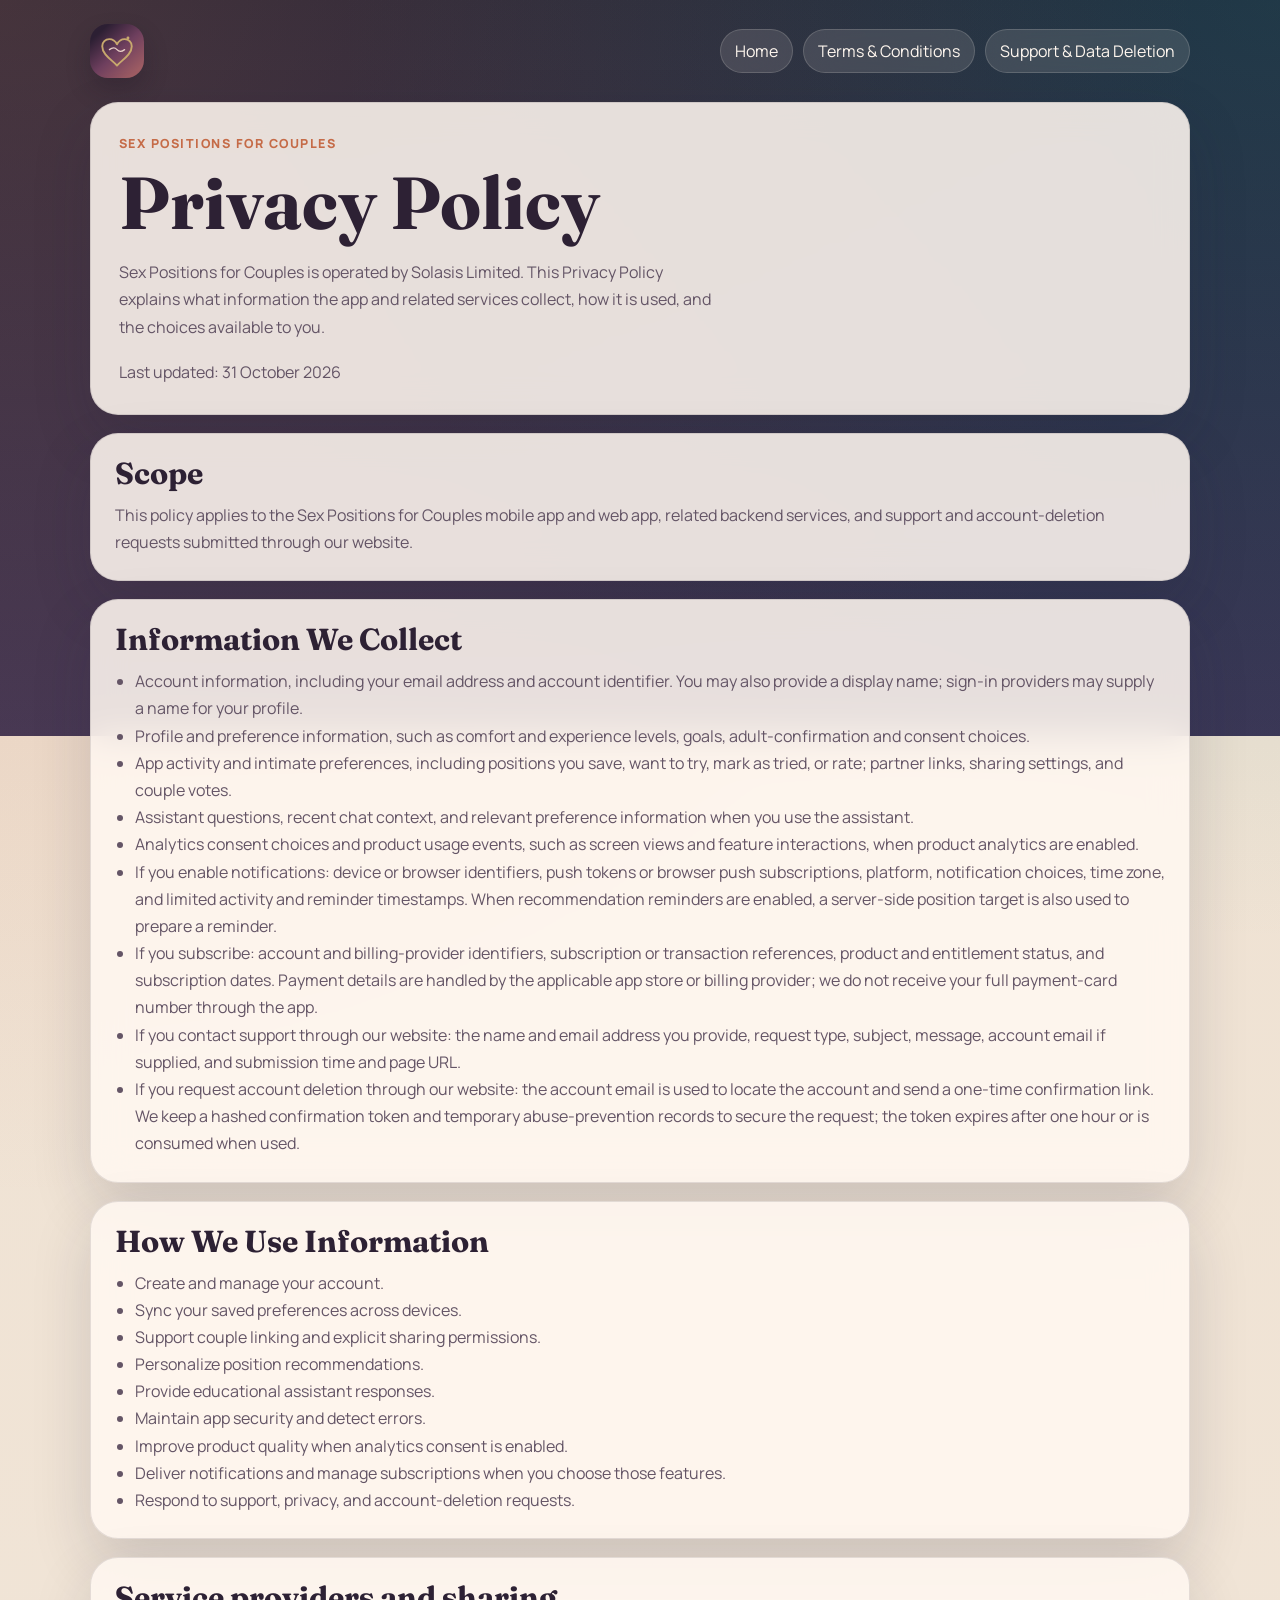
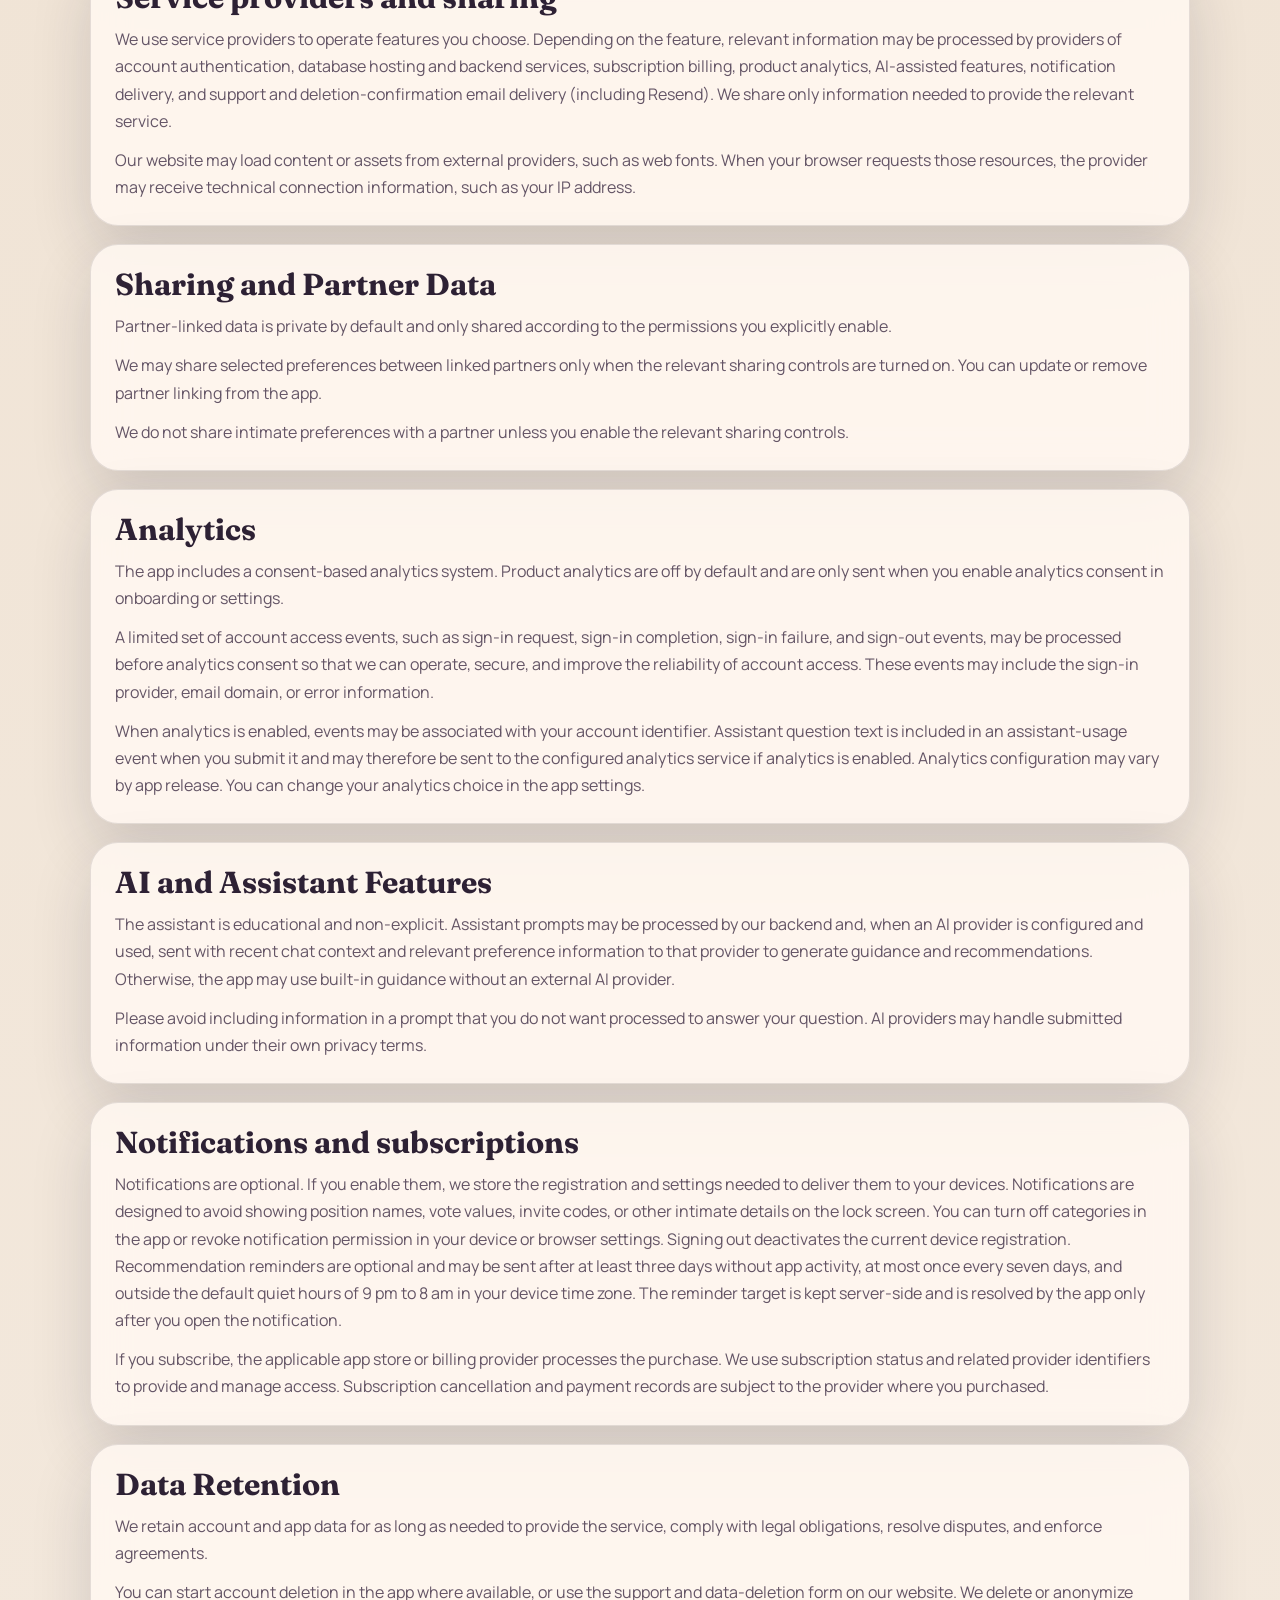
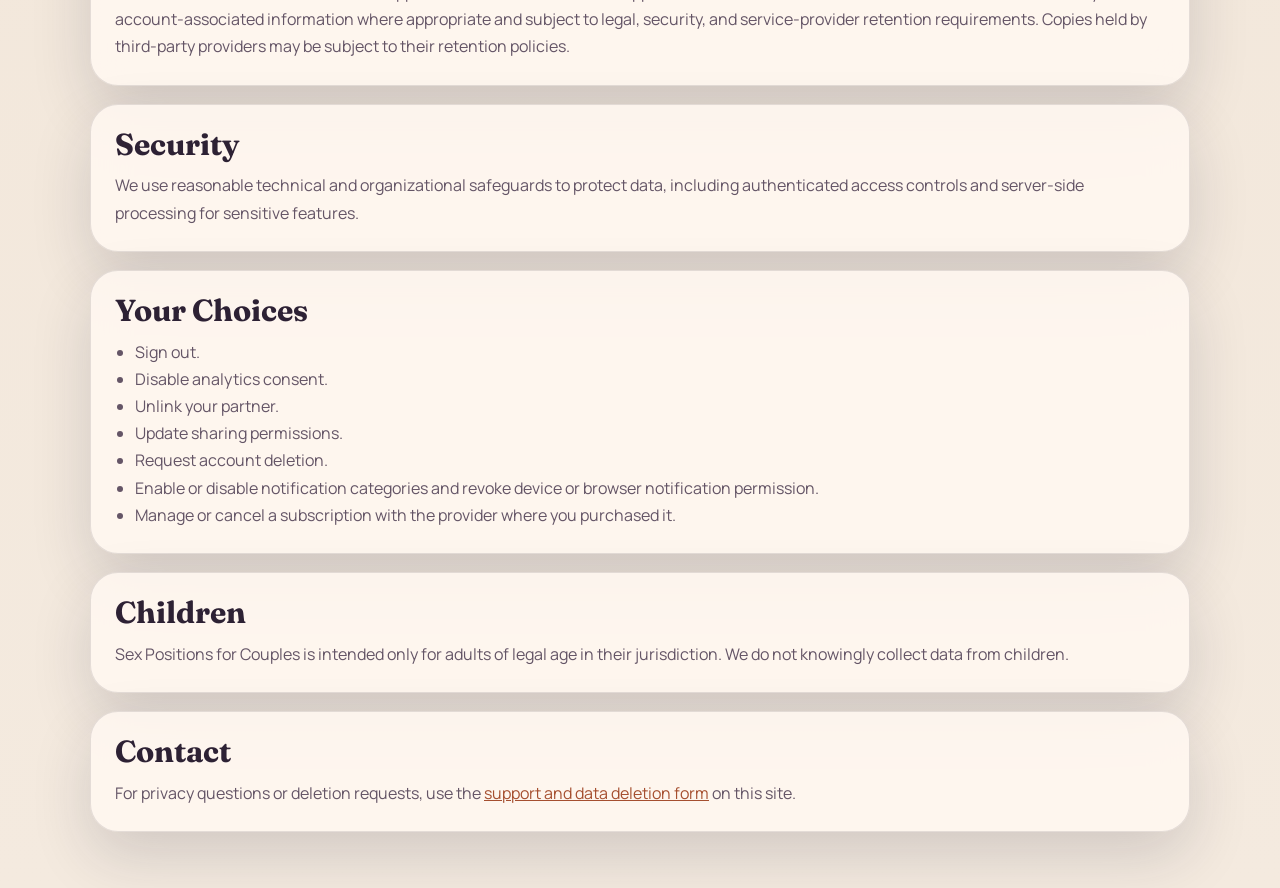
==== commit 31b6e911: "implement account deletion feature with confirmation process; update request form and privacy policy" ====
--- a/privacy-policy/index.html
+++ b/privacy-policy/index.html
@@ -50,7 +50,7 @@
               Privacy Policy explains what information the app and related
               services collect, how it is used, and the choices available to you.
             </p>
-            <p class="microcopy">Last updated: 30 October 2026</p>
+            <p class="microcopy">Last updated: 31 October 2026</p>
           </div>
         </section>
 
@@ -106,6 +106,13 @@
               If you contact support through our website: the name and email
               address you provide, request type, subject, message, account email
               if supplied, and submission time and page URL.
+            </li>
+            <li>
+              If you request account deletion through our website: the account
+              email is used to locate the account and send a one-time
+              confirmation link. We keep a hashed confirmation token and
+              temporary abuse-prevention records to secure the request; the
+              token expires after one hour or is consumed when used.
             </li>
           </ul>
         </section>
@@ -132,8 +139,9 @@
             on the feature, relevant information may be processed by providers
             of account authentication, database hosting and backend services,
             subscription billing, product analytics, AI-assisted features,
-            notification delivery, and support request delivery. We share only
-            information needed to provide the relevant service.
+            notification delivery, and support and deletion-confirmation email
+            delivery (including Resend). We share only information needed to
+            provide the relevant service.
           </p>
           <p>
             Our website may load content or assets from external providers,
--- a/assets/site.css
+++ b/assets/site.css
@@ -180,6 +180,7 @@
   display: inline-flex;
   align-items: center;
   justify-content: center;
+  gap: 10px;
   min-height: 48px;
   padding: 0 18px;
   border: 1px solid transparent;
@@ -193,6 +194,29 @@
   cursor: pointer;
 }
 
+.store-icon {
+  display: block;
+  width: 22px;
+  height: 22px;
+  flex: 0 0 22px;
+}
+
+.store-icon-apple {
+  fill: currentColor;
+}
+
+.store-icon-android {
+  fill: #3ddc84;
+}
+
+.store-icon-web {
+  fill: none;
+  stroke: currentColor;
+  stroke-width: 1.8;
+  stroke-linecap: round;
+  stroke-linejoin: round;
+}
+
 .button:hover,
 .button:focus-visible {
   transform: translateY(-1px);
@@ -214,6 +238,18 @@
   border-color: rgba(45, 33, 52, 0.12);
 }
 
+.button-danger {
+  color: #fff8f2;
+  background: #a52828;
+  box-shadow: 0 12px 24px rgba(165, 40, 40, 0.2);
+}
+
+.button:disabled {
+  opacity: 0.6;
+  cursor: not-allowed;
+  transform: none;
+}
+
 .button[aria-disabled="true"] {
   opacity: 0.55;
   pointer-events: none;
@@ -299,6 +335,35 @@
   margin-top: 20px;
 }
 
+.channel-panel {
+  margin-top: 20px;
+}
+
+.channel-intro {
+  margin-bottom: 20px;
+}
+
+.channel-intro h2 {
+  margin: 0;
+  font-family: "Fraunces", Georgia, serif;
+  font-size: clamp(2rem, 4vw, 3.1rem);
+  line-height: 1.05;
+}
+
+.channel-grid {
+  align-items: stretch;
+}
+
+.channel-card {
+  display: flex;
+  flex-direction: column;
+  align-items: flex-start;
+}
+
+.channel-card .button {
+  margin-top: auto;
+}
+
 .install-intro h2,
 .store-card h2,
 .download-card-copy h2,
@@ -310,7 +375,8 @@
 }
 
 .install-intro h2,
-.store-card h2 {
+.store-card h2,
+.download-card-copy h2 {
   font-size: clamp(2rem, 4vw, 3.1rem);
 }
 
@@ -431,6 +497,10 @@
   border-color: rgba(46, 139, 127, 0.24);
 }
 
+.deletion-guidance {
+  margin: 0;
+}
+
 .request-form {
   display: grid;
   grid-template-columns: repeat(2, minmax(0, 1fr));
@@ -442,6 +512,10 @@
   gap: 8px;
   font-weight: 700;
   color: var(--text);
+}
+
+.request-form [hidden] {
+  display: none;
 }
 
 .request-form input,
